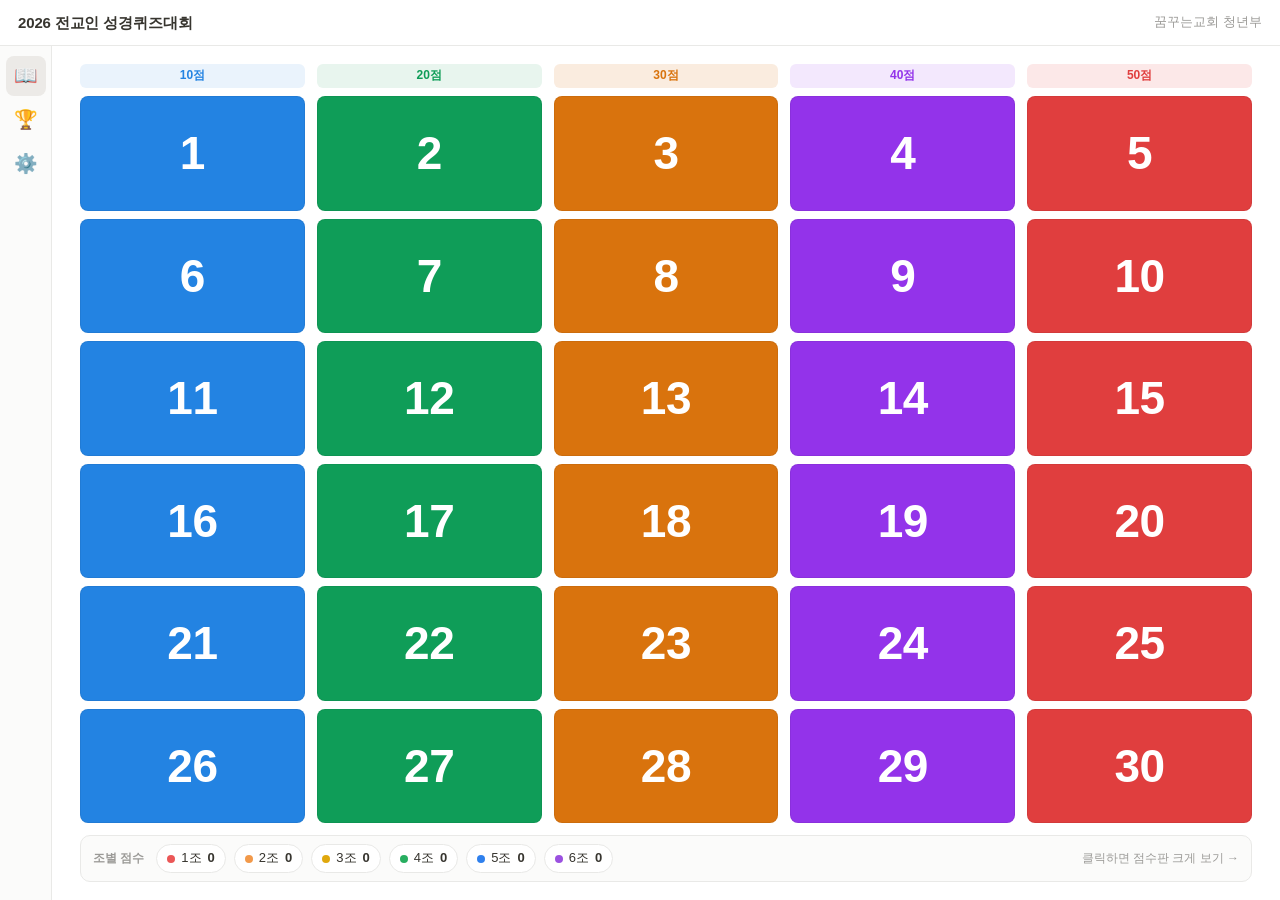
==== index.html @ 5491c36a "40-5 문두에서 잠언 23:23 인용문 삭제 Co-Authored-By: Claude Opus 5 <noreply@anthropic.com>" ====
<!doctype html>
<html lang="ko">
<head>
<meta charset="utf-8" />
<meta name="viewport" content="width=device-width, initial-scale=1" />
<title>2026 전교인 성경퀴즈대회</title>
<style>
  :root{
    --bg:#ffffff;
    --text:#37352f;
    --text-muted:#9b9a97;
    --border:#e9e9e7;
    --hover:#f5f5f4;
    --sidebar:#fbfbfa;
    --shadow:0 1px 3px rgba(15,15,15,.08), 0 3px 12px rgba(15,15,15,.06);
    --radius:8px;
    --t10:#2383e2; --t10bg:#eaf3fc;
    --t20:#0f9d58; --t20bg:#e8f5ee;
    --t30:#d9730d; --t30bg:#faecdf;
    --t40:#9333ea; --t40bg:#f3e8fd;
    --t50:#e03e3e; --t50bg:#fce8e8;
  }
  *{box-sizing:border-box}
  html,body{margin:0;padding:0;height:100%;overflow:hidden}
  body{
    font-family:"Apple SD Gothic Neo","Pretendard","Malgun Gothic",-apple-system,BlinkMacSystemFont,"Segoe UI",Roboto,sans-serif;
    color:var(--text);
    background:var(--bg);
    font-size:15px;
    line-height:1.6;
    -webkit-font-smoothing:antialiased;
    word-break:keep-all;
    overflow-wrap:break-word;
  }
  button{font-family:inherit;cursor:pointer}
  a{color:inherit}

  /* ---------- top bar ---------- */
  .topbar{
    height:46px;
    border-bottom:1px solid var(--border);
    display:flex;align-items:center;justify-content:space-between;
    padding:0 18px;
    position:sticky;top:0;background:var(--bg);z-index:50;
  }
  .topbar .left{font-weight:700;font-size:15px;letter-spacing:-.01em}
  .topbar .right{font-size:13px;color:var(--text-muted)}

  /* ---------- shell ---------- */
  .shell{display:flex;height:calc(100vh - 46px);overflow:hidden}
  .sidebar{
    width:52px;flex-shrink:0;background:var(--sidebar);
    border-right:1px solid var(--border);padding:10px 6px;
    display:flex;flex-direction:column;align-items:center;gap:4px;
  }
  .sidebar .nav-item{
    display:flex;align-items:center;justify-content:center;
    width:40px;height:40px;border-radius:8px;color:var(--text);
    text-decoration:none;font-size:19px;
  }
  .sidebar .nav-item:hover{background:var(--hover)}
  .sidebar .nav-item.active{background:#eceae7}
  .content{flex:1;min-width:0;height:100%;overflow:hidden;display:flex;flex-direction:column;padding:18px 28px;max-width:1500px;margin:0 auto;width:100%}
  .content.scrollable{overflow-y:auto;padding:26px 34px 40px;display:block}

  h1.page-title{font-size:21px;font-weight:800;letter-spacing:-.02em;margin:0 0 10px;flex-shrink:0}
  .page-sub{color:var(--text-muted);margin:0 0 12px;font-size:13px;flex-shrink:0}

  /* ---------- grid ---------- */
  .grid-cols{display:grid;grid-template-columns:repeat(5,1fr);gap:12px;flex:1;min-height:0}
  .tier-col{min-width:0;min-height:0;display:grid;grid-template-rows:24px repeat(6,1fr);gap:8px}
  .tier-head{
    font-weight:700;font-size:12px;border-radius:6px;text-align:center;
    display:flex;align-items:center;justify-content:center;
  }
  .t-10 .tier-head{background:var(--t10bg);color:var(--t10)}
  .t-20 .tier-head{background:var(--t20bg);color:var(--t20)}
  .t-30 .tier-head{background:var(--t30bg);color:var(--t30)}
  .t-40 .tier-head{background:var(--t40bg);color:var(--t40)}
  .t-50 .tier-head{background:var(--t50bg);color:var(--t50)}

  .qtile{
    border:1px solid rgba(0,0,0,.06);border-radius:var(--radius);
    padding:6px 8px;overflow:hidden;min-height:0;gap:3px;
    transition:box-shadow .12s, filter .12s, transform .05s;
    display:flex;flex-direction:column;justify-content:center;align-items:center;text-align:center;
    text-decoration:none;color:#fff;
  }
  .t-10 .qtile{background:var(--t10)}
  .t-20 .qtile{background:var(--t20)}
  .t-30 .qtile{background:var(--t30)}
  .t-40 .qtile{background:var(--t40)}
  .t-50 .qtile{background:var(--t50)}
  .qtile:hover{box-shadow:var(--shadow);filter:brightness(1.07)}
  .qtile:active{transform:translateY(1px)}
  .qtile .qnum{font-size:clamp(26px,6vh,46px);font-weight:800;line-height:1;letter-spacing:-.01em;flex-shrink:0}
  .qtile.solved{background:#fff;color:var(--text);border-color:var(--border);filter:none}
  .qtile.solved:hover{filter:none;box-shadow:var(--shadow)}
  .qtile .solvedtag{
    font-size:clamp(15px,2.6vh,22px);font-weight:800;line-height:1.25;flex-shrink:0;color:var(--text);
    max-width:100%;white-space:nowrap;overflow:hidden;text-overflow:ellipsis
  }

  /* ---------- mini scoreboard ---------- */
  .mini-wrap{flex-shrink:0;margin-top:12px}
  .mini-scoreboard{
    border:1px solid var(--border);border-radius:10px;padding:8px 12px;
    display:flex;align-items:center;gap:8px;flex-wrap:wrap;cursor:pointer;
    background:var(--sidebar);transition:box-shadow .12s,border-color .12s;
  }
  .mini-scoreboard:hover{box-shadow:var(--shadow);border-color:#d3d2ce}
  .mini-scoreboard .mlabel{font-size:12px;color:var(--text-muted);font-weight:600;margin-right:4px}
  .mchip{display:flex;align-items:center;gap:6px;font-size:13px;padding:3px 10px;border-radius:20px;background:var(--bg);border:1px solid var(--border)}
  .mchip .msc{font-weight:800}
  .mchip.lead{border-color:#f2c94c;box-shadow:0 0 0 2px #f9e9b8 inset}
  .mini-hint{margin-left:auto;font-size:12px;color:var(--text-muted)}

  /* ---------- question page ---------- */
  .qpage{flex:1;min-height:0;display:flex;flex-direction:column}
  .q-top{display:flex;align-items:center;justify-content:space-between;margin-bottom:4px;flex-shrink:0}
  .q-back{font-size:15px;font-weight:700;color:#fff;background:var(--text);text-decoration:none;padding:8px 16px;border-radius:8px;box-shadow:var(--shadow)}
  .q-back:hover{opacity:.85}
  .q-nav{display:flex;gap:6px}
  .q-nav a,.q-nav span{
    font-size:13px;padding:3px 10px;border:1px solid var(--border);border-radius:6px;text-decoration:none;color:var(--text)
  }
  .q-nav a:hover{background:var(--hover)}
  .q-nav .disabled{opacity:.4;pointer-events:none}


  .q-meta{display:flex;gap:6px;align-items:center;margin-bottom:8px;flex-wrap:wrap;flex-shrink:0}
  .q-badge{font-size:12px;font-weight:700;padding:3px 10px;border-radius:20px}
  .q-badge.tier{color:#fff}
  .q-badge.type{background:var(--hover);color:var(--text)}

  .q-main{flex:1;min-height:0;overflow:auto;display:flex;flex-direction:column;align-items:center;justify-content:safe center;padding:10px 0}
  .q-text{
    font-size:clamp(24px,3.6vw,44px);font-weight:700;line-height:1.5;white-space:pre-wrap;
    text-align:left;max-width:1050px
  }
  .q-text.long{font-size:clamp(19px,2.3vw,28px);line-height:1.55}
  .q-choices{display:block;text-align:left;margin-top:.6em}
  .q-explain{flex-shrink:0;max-height:24vh;overflow:auto;margin-top:8px;display:flex;flex-direction:column;gap:6px}
  .coop-box{
    border-left:3px solid var(--t40);background:var(--t40bg);border-radius:0 8px 8px 0;
    padding:10px 14px;font-size:13.5px;white-space:pre-wrap
  }
  .coop-box b{color:var(--t40)}
  .q-images{display:flex;flex-wrap:wrap;gap:10px;justify-content:center;margin-top:12px}
  .q-images img{max-height:34vh;max-width:100%;border:1px solid var(--border);border-radius:8px;box-shadow:var(--shadow);object-fit:contain;background:#fff}

  /* ---------- 연결형 문항 (드래그 매칭) ---------- */
  .connect-box{display:flex;flex-direction:column;align-items:center;gap:22px;width:100%}
  .connect-intro{
    font-size:clamp(19px,2.6vw,30px);font-weight:700;line-height:1.5;text-align:center;
    white-space:pre-wrap;max-width:900px
  }
  .connect-wrap{position:relative;display:flex;justify-content:space-between;gap:min(18vw,220px);width:100%;max-width:820px}
  .connect-svg{position:absolute;inset:0;width:100%;height:100%;pointer-events:none}
  .connect-col{display:flex;flex-direction:column;gap:14px;flex:1;min-width:0}
  .connect-item{
    display:flex;align-items:center;gap:10px;border:2px solid var(--border);border-radius:10px;
    padding:10px 14px;background:var(--bg);font-size:clamp(15px,1.8vw,20px);font-weight:600;
    cursor:grab;user-select:none;touch-action:none;position:relative;z-index:1;
    transition:border-color .15s,box-shadow .15s
  }
  .connect-item.selected{border-color:var(--text);box-shadow:0 0 0 2px var(--hover) inset}
  .connect-item.dragging{cursor:grabbing;border-color:var(--text)}
  .connect-item .connect-label{font-weight:800;flex-shrink:0;color:var(--text-muted)}
  .connect-item .connect-text{flex:1;min-width:0}
  .connect-dot{
    width:16px;height:16px;border-radius:50%;border:3px solid var(--text-muted);background:var(--bg);
    flex-shrink:0;transition:background .15s,border-color .15s,transform .15s
  }
  .connect-item.dragging .connect-dot{transform:scale(1.25)}
  .connect-reset{
    font-size:12px;color:var(--text-muted);background:transparent;border:1px dashed var(--border);
    border-radius:6px;padding:5px 12px
  }
  .connect-reset:hover{background:var(--hover);color:var(--text)}

  .answer-row{
    display:flex;align-items:center;justify-content:space-between;gap:16px;margin-top:10px;
    padding-top:12px;border-top:1px solid var(--border);flex-shrink:0
  }
  .reveal-btn{
    font-size:12px;color:var(--text-muted);background:transparent;border:1px dashed var(--border);
    border-radius:6px;padding:6px 12px
  }
  .reveal-btn:hover{background:var(--hover);color:var(--text)}
  .award-btn{
    font-size:15px;font-weight:700;color:#fff;background:var(--t20);border:none;border-radius:8px;
    padding:10px 20px;box-shadow:var(--shadow)
  }
  .award-btn:hover{filter:brightness(.96)}
  .award-btn.undo{background:var(--bg);color:var(--t50);border:1px solid var(--t50);box-shadow:none}

  .modal.answer-modal{width:min(640px,92vw);text-align:center}
  .answer-modal .alabel{font-size:12px;font-weight:800;color:var(--t20);letter-spacing:.08em}
  .answer-modal .atext{font-size:clamp(24px,3vw,34px);font-weight:800;margin:8px 0 16px;white-space:pre-wrap;line-height:1.45}
  .answer-modal .refs{font-size:14px;color:#555;line-height:1.7;text-align:left;background:var(--hover);border-radius:8px;padding:10px 14px}
  .answer-modal .refs div{padding:2px 0}
  .answer-modal .note{margin-top:10px;font-size:12.5px;color:var(--text-muted);white-space:pre-wrap;text-align:left}
  .answer-modal .modal-actions{justify-content:center;margin-top:16px}

  .solved-banner{
    margin-top:8px;font-size:13.5px;font-weight:700;padding:8px 14px;border-radius:8px;color:#fff;
    display:flex;align-items:center;gap:8px;flex-shrink:0
  }

  /* ---------- scoreboard page ---------- */
  .sb-list{display:flex;flex-direction:column;gap:14px;margin-top:10px}
  .sb-row{display:flex;align-items:center;gap:18px}
  .sb-rank{font-size:22px;font-weight:800;width:44px;text-align:center;color:var(--text-muted)}
  .sb-rank.r1{color:#e0a80d}.sb-rank.r2{color:#9b9a97}.sb-rank.r3{color:#c07f43}
  .sb-main{flex:1;min-width:0}
  .sb-name{font-size:17px;font-weight:700;display:flex;align-items:center;gap:8px}
  .sb-bar-track{height:20px;background:var(--hover);border-radius:20px;margin-top:6px;overflow:hidden}
  .sb-bar{height:100%;border-radius:20px;transition:width .5s ease}
  .sb-score{font-size:30px;font-weight:800;font-variant-numeric:tabular-nums;min-width:90px;text-align:right}

  /* ---------- settings ---------- */
  .set-block{border:1px solid var(--border);border-radius:12px;padding:20px 22px;margin-bottom:18px;max-width:640px}
  .set-block h3{margin:0 0 4px;font-size:16px}
  .set-block p.hint{margin:0 0 16px;font-size:13px;color:var(--text-muted)}
  .count-btns{display:flex;gap:6px;margin-bottom:18px}
  .count-btns button{border:1px solid var(--border);background:var(--bg);border-radius:6px;padding:6px 14px;font-weight:700}
  .count-btns button.on{background:var(--text);color:#fff;border-color:var(--text)}
  .team-input-row{display:flex;align-items:center;gap:10px;margin-bottom:8px}
  .team-input-row .dot{width:12px;height:12px;border-radius:50%;flex-shrink:0}
  .team-input-row input{
    flex:1;border:1px solid var(--border);border-radius:6px;padding:7px 10px;font-size:14px;font-family:inherit
  }
  .team-input-row input:focus{outline:2px solid var(--t10);outline-offset:-1px}
  .team-input-row.off{opacity:.35}
  .btn{border:1px solid var(--border);background:var(--bg);border-radius:6px;padding:8px 16px;font-weight:600;font-size:14px}
  .btn:hover{background:var(--hover)}
  .btn.primary{background:var(--text);color:#fff;border-color:var(--text)}
  .btn.danger{color:var(--t50);border-color:#f0c9c9}
  .btn.danger:hover{background:var(--t50bg)}

  /* ---------- modal ---------- */
  .modal-back{
    position:fixed;inset:0;background:rgba(15,15,15,.4);display:flex;align-items:center;justify-content:center;z-index:100
  }
  .modal{
    background:var(--bg);border-radius:14px;padding:24px;width:min(440px,92vw);box-shadow:var(--shadow)
  }
  .modal h3{margin:0 0 4px;font-size:18px}
  .modal p{margin:0 0 18px;font-size:13.5px;color:var(--text-muted)}
  .score-pick{display:flex;gap:6px;flex-wrap:wrap;margin-bottom:14px}
  .score-pick button{
    border:1px solid var(--border);background:var(--bg);border-radius:6px;padding:6px 13px;font-weight:700;font-size:13px
  }
  .score-pick button:hover{background:var(--hover)}
  .score-pick button.on{background:var(--text);color:#fff;border-color:var(--text)}
  .team-pick{display:grid;grid-template-columns:1fr 1fr;gap:8px}
  .team-pick button{
    border:1px solid var(--border);border-radius:8px;padding:12px;font-size:15px;font-weight:700;background:var(--bg);
    display:flex;align-items:center;gap:8px;justify-content:center
  }
  .team-pick button:hover{background:var(--hover)}
  .team-pick button .dot{width:12px;height:12px;border-radius:50%}
  .modal-actions{display:flex;justify-content:flex-end;gap:8px;margin-top:16px}

  /* ---------- toast ---------- */
  .toast{
    position:fixed;left:50%;bottom:30px;transform:translateX(-50%);
    background:var(--text);color:#fff;padding:10px 20px;border-radius:24px;font-size:14px;font-weight:600;
    z-index:200;box-shadow:var(--shadow);animation:toastin .2s ease
  }
  @keyframes toastin{from{opacity:0;transform:translate(-50%,10px)}}

  .kbd-hint{font-size:11px;color:var(--text-muted);flex-shrink:0;margin-top:6px;text-align:center}
  .kbd-hint kbd{
    border:1px solid var(--border);border-bottom-width:2px;border-radius:4px;padding:1px 5px;font-family:inherit;font-size:10px;background:var(--sidebar)
  }

  @media(max-width:900px){
    .content{padding:14px 14px}
    .grid-cols{grid-template-columns:repeat(3,1fr)}
    .tier-col{grid-template-rows:22px repeat(6,minmax(56px,1fr))}
  }

  @media(max-width:640px){
    html,body{height:auto;overflow:auto}
    .topbar{padding:0 12px}
    .topbar .left{font-size:14px}
    .topbar .right{font-size:11px}
    .shell{display:block;height:auto;overflow:visible;padding-bottom:calc(58px + env(safe-area-inset-bottom))}
    .sidebar{
      position:fixed;left:0;right:0;bottom:0;width:auto;z-index:60;
      flex-direction:row;justify-content:space-around;
      border-right:none;border-top:1px solid var(--border);
      padding:6px 8px calc(6px + env(safe-area-inset-bottom))
    }
    .sidebar .nav-item{width:48px;height:44px;font-size:21px}
    .content,.content.scrollable{height:auto;overflow:visible;display:block;padding:12px 10px 20px}
    .grid-cols{grid-template-columns:repeat(5,1fr);gap:5px}
    .tier-col{grid-template-rows:22px repeat(6,58px);gap:5px}
    .tier-head{font-size:11px}
    .qtile{padding:4px 2px;border-radius:6px}
    .qtile .qnum{font-size:24px}
    .qtile .solvedtag{font-size:11px;white-space:normal;line-height:1.2;word-break:keep-all}
    .mini-hint{display:none}
    .mchip{font-size:12px;padding:2px 8px}
    .qpage{display:block}
    .q-main{overflow:visible;padding:18px 0}
    .q-text{font-size:21px}
    .q-text.long{font-size:17px}
    .connect-intro{font-size:17px}
    .connect-wrap{gap:8vw}
    .connect-item{font-size:14px;padding:8px 10px;gap:6px}
    .connect-dot{width:13px;height:13px}
    .q-explain{max-height:none}
    .q-images img{max-height:none;width:100%}
    .answer-row{flex-direction:column-reverse;align-items:stretch;gap:8px}
    .award-btn{width:100%;padding:13px}
    .reveal-btn{padding:10px}
    .kbd-hint{display:none}
    .sb-row{gap:10px}
    .sb-rank{font-size:18px;width:30px}
    .sb-name{font-size:15px}
    .sb-score{font-size:22px;min-width:50px}
    .set-block{padding:16px 14px}
    .count-btns{flex-wrap:wrap}
    .modal{padding:18px}
    .answer-modal .atext{font-size:22px}
    .answer-modal .refs{max-height:40vh;overflow:auto}
    .toast{bottom:calc(76px + env(safe-area-inset-bottom));max-width:90vw;text-align:center}
  }
</style>
</head>
<body>
<div class="topbar">
  <div class="left">2026 전교인 성경퀴즈대회</div>
  <div class="right">꿈꾸는교회 청년부</div>
</div>
<div class="shell">
  <nav class="sidebar" id="sidebar"></nav>
  <main class="content" id="app"></main>
</div>
<div id="overlay"></div>
<div id="toast"></div>

<script>
/* ============================================================
   2026 성경퀴즈대회 — 점수대별(10~50점) 최종 선정 문항
   "성경퀴즈대회 문항 최종.md"에 사용자가 직접 부여한
   "문항 : 배점-n" 태그를 유일한 기준으로 재구성했습니다(2026-09-19).

   - 문제(q)·선지·정답(a)은 "성경퀴즈대회 문항 최종.md" 원문과
     완전히 동일한 문구로 작성했습니다(선지 번호가 원본에서 깨져 있던
     20-4번만 ①②③④ 표기로 정리했고, 그 외 문구는 그대로입니다).
   - 그림이 필요한 문항(10-4, 10-6, 20-6)은 img 필드에 플레이스홀더만
     넣어 두었습니다. 그림은 사용자가 직접 첨부한 뒤 다시 작업합니다.
   - 40-1은 최종.md에 태그가 없어(40-2~40-6만 존재) 사용자 확인 결과
     기존 40-1 문항(예은 탭 2번, 공통 빈칸 오답 찾기)을 그대로 유지했습니다.
   ============================================================ */
const QUESTIONS = [

  /* ---------------- 10점 ---------------- */
  { id:"10-1", tier:10, type:`OX퀴즈`,
    q:`28장 1절의 "악인은 쫓아오는 자가 없어도 도망하나 의인은 사자 같이 담대하리라"는 악인의 소심함과 꾸짖고, 의인의 용맹함을 칭찬하고 있다. (O / X)`,
    a:`X`,
    refs:[`잠언 28:1`, `해설: 악인은 소심하고, 의인은 용기롭다는 뜻이 아님. 의인은 하나님 앞에 살기 때문에 담대하다는 것을 저자는 이야기 함`],
    src:`예성 탭 4번 · 성경퀴즈대회 문항 최종.md` },

  { id:"10-2", tier:10, type:`주관식(히브리어 단어)`,
    q:`다음 단어를 히브리어로 하면 무엇인가요?\n\n① 잠언\n② 지혜롭다\n③ 맡기다`,
    a:`① 마샬 ② 호크마 ③ 갈랄`,
    refs:[`성도님들 탭 48·49번(잠언=마샬, 지혜롭다=호크마)`, `맡기다=갈랄(사용자 지정)`],
    src:`성도님들 탭 48·49번 + 사용자 지정(맡기다=갈랄) · 성경퀴즈대회 문항 최종.md` },

  { id:"10-3", tier:10, type:`4지선다`,
    q:`잠언 16장 3절("너의 행사를 여호와께 맡기라 그리하면 네가 경영하는 것이 이루리라.")에서 "맡기라"는 의미와 다른 것은?\n\n① 무거운 돌을  굴려 가면서 그 무게와 움직임을 땅에 맡기다.\n② 물살에 돌을 던져 그 움직임을 물의 흐름에 맡기다.\n③ 무거운 짐을 수레에 옮겨 싣고, 그 운반을 수레에 맡기다.\n④ 은행에 막대한 예금을 안전하게 맡기다.`,
    a:`④`,
    refs:[`잠언 16:3`, `해설: "맡기라"의 의미는 '굴리다', '옮기다', '뒹굴다', '던지다' 즉 자기포기, 자기 부인, 전적인 신뢰와 순종인데, 즉 내 손에서 하나님의 손으로 넘겨주는 주권이양.`],
    src:`예은 탭 9번 · 성경퀴즈대회 문항 최종.md` },

  { id:"10-4", tier:10, type:`주관식 그림문제`,
    q:`다음 그림이 나타내는 사람은 어떤 사람인가?`,
    img:[`(이미지 플레이스홀더 — 사용자가 첨부 후 다시 작업)`],
    a:`게으른 자`,
    refs:[`잠언 20:4, 19:24 — 반복적으로 나오는 게으른 자에 대한 설명`],
    src:`혁준 탭 32번 · 성경퀴즈대회 문항 최종.md` },

  { id:"10-5", tier:10, type:`5지선다`,
    q:`잠언 9장에서 지혜가 마련한 집 기둥의 개수는?\n\n①4개     ②5개   ③7개   ④12개 ⑤100개`,
    a:`③`,
    refs:[`잠언 9:1 "지혜가 그의 집을 짓고 일곱 기둥을 다듬고"`],
    src:`은아 탭 44번 · 성경퀴즈대회 문항 최종.md` },

  { id:"10-6", tier:10, type:`그림 선택형`,
    q:`잠언서에서 계속 반복되는 가르침에 비추어 봤을 때 어떤 행동이 솔로몬이 보았을 때 합당할 지 선택하시오`,
    img:[`(이미지 플레이스홀더 1 — 사용자가 첨부 후 다시 작업)`, `(이미지 플레이스홀더 2 — 사용자가 첨부 후 다시 작업)`],
    a:`2`,
    refs:[`잠언 23:9 "미련한 자의 귀에 말하지 말지니 이는 그가 네 지혜로운 말을 업신여길 것임이니라."`],
    src:`예성 탭 2번 · 성경퀴즈대회 문항 최종.md` },

  /* ---------------- 20점 ---------------- */
  { id:"20-1", tier:20, type:`4지선다`,
    q:`자녀가 잘못을 저질렀다. 잠언 13장의 가르침에 비추어 볼 때 자식을 사랑하는 부모의 행동은 무엇인가?\n\n① 부모의 뜻을 강요하기보다, 자녀 스스로 깨달을 때까지 기다려 준다.\n② 자녀의 잘못을 지적하지 않고 조용히 감싸 준다.\n③ 잘못에 대한 판단은 하나님께 맡기고 기도한다.\n④ 지체하지 말고 훈계하며 잘못을 고치도록 돕는다.`,
    a:`④ 지체하지 말고 훈계하며 잘못을 고치도록 돕는다.`,
    refs:[`잠언 13장`],
    src:`예은 탭 1번 · 성경퀴즈대회 문항 최종.md` },

  { id:"20-2", tier:20, type:`5지선다`,
    q:`잠언에 나오는 '면류관'에 대한 내용 중 아닌 것은?\n\n① 영화의 면류관② 생명의 면류관③ 지식의 면류관④ 노인의 면류관⑤ 지아비의 면류관`,
    a:`② 생명의 면류관 (잠언에는 없고 야고보서 1:12, 요한계시록 2:10 등에 나옴)`,
    refs:[`16:31 영화의 면류관`, `17:6 노인의 면류관`, `14:18 지식의 면류관`, `12:4 지아비의 면류관`],
    src:`예은 탭 8번 · 성경퀴즈대회 문항 최종.md` },

  { id:"20-3", tier:20, type:`5지선다(빈칸 채우기)`,
    q:`"정녕히 재물은 스스로 날개를 내어 하늘을 나는 (      )처럼 날아가리라"(23:5)에서 저자가 왜 하필 이 대상에 빗대었는지 생각할 때, 빈칸에 들어갈 말로 가장 알맞은 것은?\n\n①비둘기          ②참새             ③독수리          ④닭                ⑤메추라기`,
    a:`③독수리`,
    refs:[`잠언 23:5`, `해설: 그림 퀴즈로 재미있게 접근하면 어떨까...?`],
    src:`혁준 탭 40번 · 성경퀴즈대회 문항 최종.md` },

  { id:"20-4", tier:20, type:`상황 판단형(4지선다)`,
    q:`다음 상황에 대한 설명으로 옳은 것은?\n[어떤 사람이 굶주려 배를 채우려고 도둑질을 했다. 이 사람이 들키면 어떤 일이 일어나는가?]\n\n① 불쌍하니 사람들에게 용서받는다\n② 훔친 것의 두 배를 갚아야 한다.\n③ 칠 배를 갚고, 자기 집의 것을 다 내줄 수도 있다.\n④ 다시는 도둑질하지 않겠다고 약속하면 벌을 면한다.`,
    a:`③ 칠 배를 갚고, 자기 집의 것을 다 내줄 수도 있다.`,
    refs:[`잠언 6:30-31`],
    src:`민주 탭 31번 · 성경퀴즈대회 문항 최종.md (선지 번호만 ①②③④로 정리, 문구는 원문 그대로)` },

  { id:"20-5", tier:20, type:`4지선다`,
    q:`잠언 16장 1절의 "마음의 경영은 사람에게 있어도 말의 응답은 여호와께로부터 나오느니라"는 말씀에 대한 이해로 옳지 않은 것을 고르시오.\n\n①"마음의 경영"은 자신의 내면을 바르게 정돈하고 삶의 우선순위를 세워 계획하는 것을 의미한다.\n② 사람은 자신의 생각으로 계획을 세우기보다 하나님께서 모든 것을 이루어 가시도록 온전히 맡기고 하나님의 뜻을 기다리는 것이 중요하다.\n③ '말의 응답'은 하나님께서 정하신 때와 방법으로 응답하심을 신뢰하며 기다리는 신앙과 관련된다.\n④ "말의 응답"은 인간의 노력에 대한 하나님의 결정적인 개입을 나타내며, 그 결과가 하나님의 주권과 섭리 안에 있음을 뜻한다.`,
    a:`②`,
    refs:[`잠언 16:1`, `해설: 1절 말씀의 의미는 하나님은 우리에게 내 마음의 경영권을 나에게 위탁하셨다. (자유의지를 주셨다) 위탁하신 하나님의 기대는, 스스로 선택하되, 하나님을 선택하는 쪽으로향하길 원하신다. 그리고 하나님을 선택했다면 기도해야한다. 내 경영권이 바로 위탁될 수 있도록. 인간의 계획이 아무리 완벽할지라도 하나님이 만져주실 때 완성될 수 있다.`],
    src:`예은 탭 6번 · 성경퀴즈대회 문항 최종.md` },

  { id:"20-6", tier:20, type:`상황 판단형(그림)`,
    q:`다음은 잠언을 읽은 갑, 을, 병의 대화이다. 갑, 을, 병 중 잠언을 잘 이해한 사람은?`,
    img:[`(이미지 플레이스홀더 — 사용자가 첨부 후 다시 작업)`],
    a:`병`,
    refs:[`갑: 미련한 자는 당장 분노를 나타내거니와 슬기로운 자는 수욕을 참느니라 (16절)`,
          `을: 성경은 진실을 말할 것을 원칙으로 가르칩니다. (5절, 17절, 19절, 20절) — 십계명 "네 이웃에 대하여 거짓 증거하지 말라"(출20:16), 잠언 "거짓 입술은 여호와께 미움을 받아도 진실하게 행하는 자는 그의 기뻐하심을 받느니라"(잠12:22), "거짓말쟁이는 벌을 면하지 못할 것이요 거짓을 말하는 자도 망할 것이라"(잠19:5)`,
          `병: 미련한 자는 자기 행위를 바른 줄로 여기나 지혜로운 자는 권고를 듣느니라 (15절)`],
    src:`은아 탭 47번 · 성경퀴즈대회 문항 최종.md` },

  /* ---------------- 30점 ---------------- */
  { id:"30-1", tier:30, type:`5지선다`,
    q:`잠언에서 '생명의 샘'이라고 표현된 것이 아닌 것은 무엇일까요?\n\n① 지혜 있는 자의 교훈② 여호와를 경외하는 것③ 의인의 입④ 명철⑤ 의인의 열매`,
    a:`⑤ 의인의 열매는 생명나무라`,
    refs:[`지혜 있는 자의 교훈 → 13:14`, `여호와를 경외하는 것 → 14:27`, `의인의 입 → 10:11`, `명철 → 16:22`, `의인의 열매 → 11:30 "의인의 열매는 생명나무라" → 생명의 샘이 아님`],
    src:`예은 탭 3번 · 성경퀴즈대회 문항 최종.md` },

  { id:"30-2", tier:30, type:`4지선다`,
    q:`잠언 15장의 말씀에 비추어 볼 때, 부적절 한 삶의 모습에 해당하지 않는 것은?\n\n① 재물을 많이 소유한 것② 자신의 감정을 즉시 표현하는 것③ 준비될 때까지 행동을 미루는 것④ 다른 사람의 의견보다 자신의 판단을 우선하는 것`,
    a:`1`,
    refs:[`가산이 적어도 여호와를 경외하는 것이 크게 부하고 (15:16)`,
          `1. 재물을 사랑하는 마음이 해로운 것임. 가산이 적은 게 잘하는 것도 아니고, 재물이 많은 게 죄라는 것도 아님. 그러나 재물은 인생을 번뇌케한다.`,
          `2. 분을 쉽게내는 것     3. 게으름         4. 독단적인 사고`],
    src:`예은 탭 5번 · 성경퀴즈대회 문항 최종.md` },

  { id:"30-3", tier:30, type:`5지선다`,
    q:`잠언 25장 3절(하늘의 높음과 땅의 깊음 같이 왕의 마음은 헤아릴 수 없느니라)와 이사야 43장 18~19절(너희는 이전 일을 기억하지 말며…보라 내가 새 일을 행하리니)의 공통점으로 알맞은 것은?\n\n① 인간의 어리석음을 꾸짖고 있다② 하나님은 보이지 않아도 일하신다③ 왕의 변덕스러움과 대비되는 하나님의 전지전능하심을 나타낸다④ 사람이 현재의 상황만으로 앞으로 일어날 일을 판단해서는 안 된다고 말한다.\n⑤ 인간이 이해할 수 없는 모든 일은 하나님의 뜻으로 받아들여야 한다고 가르친다.`,
    a:`②`,
    refs:[`잠언 25장 3절`, `이사야 43장 18~19절`, `해설: 두 구절 모두 우리가 인지하지 못해도 살아서 일하고 계시는 하나님에 대해 이야기 하고 있으며, 따라서 우린 그분의 일하심을 의심하지 말 것을 권면한다.`],
    src:`예성 탭 1번 · 성경퀴즈대회 문항 최종.md` },

  { id:"30-4", tier:30, type:`객관식(정답 2개)`,
    q:`26장 1~16절은 우리가 인생에서 멀리해야 하는 인물에 대해 가르치고 있습니다.\n이때 우리가 멀리해야 하는 사람의 특징으로 잘못된 것은? (정답 2개)\n\n① 미련한 자는 능력이 부족하여 영예를 얻기에 합당하지 않다(잠 26:1)\n② 미련한 자는 귀가 좋지 않아 남의 말을 잘 듣지 못 한다③ 미련한 자와 스스로를 지혜롭게 여기는 사람은 똑같이 해롭다 (26:12)\n④ 게으른 자는 나태하여 문제 발생시 원인을 찾는 것조차 귀찮아 한다(26:13)\n⑤ 게으른 자는 스스로를 지혜롭게 여기는 사람이다.(잠 26:16)\n⑥ 사람은 악하여 분란 일으키는 사람을 쫓아내도 또 다른 이가 등장한다(잠 26:20)\n⑦ 마음이 악한 사람은 겉으로도 그 악함이 드러난다(잠 26:23~25)\n⑧ 악한 사람은 자신의 악함으로 인해 결국 패망한다. (잠 26:27~28)`,
    a:`⑤, ⑧`,
    refs:[`잠언 26장 16절`],
    src:`예성 탭 3번 · 성경퀴즈대회 문항 최종.md` },

  { id:"30-5", tier:30, type:`순서 배열형`,
    q:`다음 구절을 올바른 순서로 배열하시오.\n\nㄱ. 너는 범사에 그를 인정하라\nㄴ. 네 명철을 의지하지 말라\nㄷ. 그리하면 네 길을 지도하시리라\nㄹ. 너는 마음을 다하여 여호와를 신뢰하고`,
    a:`ㄹ-ㄴ-ㄱ-ㄷ (3:5~6)`,
    refs:[`잠언 3:5-6`],
    src:`민주 탭 27번 · 성경퀴즈대회 문항 최종.md` },

  { id:"30-6", tier:30, type:`초성 퀴즈`,
    q:`초성을 이용하여 잠언 8장 17절 말씀을 완성하세요.(단, 한 글자도 틀리지 않아야 인정)\n\n"ㄴㄹ ㅅㄹㅎㄴ ㅈㄷㅇ ㄴㅇ ㅅㄹㅇ ㅇㅇㅁ ㄴㄹ ㄱㅈㅎ ㅊㄴ ㅈㄱ ㄴㄹ ㅁㄴ ㄱㅇㄴㄹ"`,
    a:`나를 사랑하는 자들이 나의 사랑을 입으며, 나를 간절히 찾는 자가 나를 만날 것이니라`,
    refs:[`잠언 8:17`],
    src:`은아 탭 43번 · 성경퀴즈대회 문항 최종.md` },

  /* ---------------- 40점 ---------------- */
  { id:"40-1", tier:40, type:`빈칸 채우기(공통 오답 찾기)`,
    q:`다음 잠언 말씀의 빈칸에 들어가는 말이 나머지와 다른 것은?\n\n① 입을 지키는 자는 자기의 (   )을/를 보전하나 입술을 크게 벌리는 자에게는 멸망이 오느니라 (13:3)\n② 여호와를 경외하는 자에게는 견고한 의뢰가 있나니 그 자녀들에게 (   )가/이 있으리라 (14:26)\n③ (   )의 경계를 듣는 귀는 지혜로운 자 가운데에 있느니라 (15:31)\n④ 왕의 희색은 (   )을/를 뜻하나니 그의 은택이 늦은 비를 내리는 구름과 같으니라 (16:15)\n⑤ 지혜있는 자의 교훈은 (   )의 샘이니 사망의 그물에서 벗어나게 하느니라 (13:14)`,
    a:`② -피난처 (①③④⑤는 모두 "생명", ②만 "생명"이 아님)`,
    refs:[`13:3`, `14:26`, `15:31`, `16:15`, `13:14`],
    src:`예은 탭 2번 · 최종.md에 40-1 태그가 없어 사용자 확인 후 기존 문항 유지(2026-09-19)` },

  { id:"40-2", tier:40, type:`연결형(4쌍)`,
    q:`잠언 13,14장에서 묘사하고 있는 의인과 해당되는 행동을 바르게 연결하세요\n\n㉠ 지혜로운 자             ⓐ 자기 생명을 보전함\n㉡ 입을 지키는 자         ⓑ 아비의 훈계를 받아들임\n㉢ 슬기로운 자             ⓒ 지식으로 면류관을 삼음\n㉣ 정직하게 행하는 자    ⓓ 여호와를 경외함`,
    a:`ㄱ-b       ㄴ-a      ㄷ-c      ㄹ-d`,
    coop:`순차적으로 나와 줄 긋기(원본 운영 메모).`,
    refs:[`잠언 13-14장`],
    src:`예은 탭 4번 · 성경퀴즈대회 문항 최종.md` },

  { id:"40-3", tier:40, type:`연결형(4쌍)`,
    q:`다음 중 잠언 24~28절은 이것이 부족하나 지혜로운 동물 4종에 대해 말하고 있습니다.\n이때 각 동물별로 부족한 것을 옳게 연결하면?\n\n① 왕                             ⓐ 개미② 힘                              ⓑ 사반③ 날개                           ⓒ 메뚜기④ 지혜                           ⓓ 도마뱀`,
    a:`① - ⓐ               ② - ⓑ             ③ - ⓒ             ④ - ⓓ`,
    refs:[`잠언 30:24-28`],
    src:`예성 탭 5번 · 성경퀴즈대회 문항 최종.md` },

  { id:"40-4", tier:40, type:`연결형(4쌍)`,
    q:`잠언 19장에 나오는 인물(행동)과 그에 따른 결과를 알맞게 연결하시오.\n\n① 노하기를 더디 하는 자 — ⓐ 자기의 슬기와 영광이 됨(19:11)\n② 거짓 증인 — ⓑ 벌을 면하지 못함(19:5, 19:9)\n③ 권고를 듣고 훈계를 받는 자 — ⓒ 지혜롭게 됨(19:20)\n④ 부모를 구박·쫓아내는 자식 — ⓓ 부끄러움과 능욕을 부름(19:26)`,
    a:`①-ⓐ,②-ⓑ,③-ⓒ,④-ⓓ`,
    refs:[`19:5`, `19:9`, `19:11`, `19:16`, `19:26`, `해설: 19장 전반에 흩어진 '행동-결과' 짝을 정확히 매칭할 수 있는지 확인.`],
    src:`혁준 탭 33번 · 성경퀴즈대회 문항 최종.md` },

  { id:"40-5", tier:40, type:`릴레이 단답(4가지, 팀 협동)`,
    q:`잠언 23장 23절 말씀에는 사되, 팔지는 말아야 하는 네 가지를 말합니다.\n네 가지를 차례대로 말하시오.`,
    a:`①진리/지혜/훈계/명철`,
    coop:`네 명이서 차례대로 네 가지 다 말해야 점수 주는 문항으로 구성. 배점: 40점, 문항 중 맞춘 갯수대로 10~40점 부여.`,
    refs:[`잠언 23:23`, `해설: 진리·지혜·훈계·명철을 값을 치르고서라도 지켜야 할 것으로 아는지 확인`],
    src:`혁준 탭 38번 · 성경퀴즈대회 문항 최종.md` },

  { id:"40-6", tier:40, type:`주관식`,
    q:`<질문>\n말씀에서 '이것'이 가리키는 것은 무엇일까요?\n<말씀>\n·'이것'을 네 손가락에 매며 '이것'을 네 마음판에 새기라\n·그리하면 '이것'이 너를 지켜서 음녀에게, 말로 호리는 이방 여인에게 빠지지 않게 하리라`,
    a:`계명`,
    refs:[`1절 내 아들아 내 말을 지키며 내 계명을 간직하라`,
          `2절 내 계명을 지켜 살며 내 법을 네 눈동자처럼 지키라`,
          `3절 이것을 네 손가락에 매며 이것을 네 마음판에 새기라`,
          `4절 지혜에게 너는 내 누이라 하며 명철에게 너는 내 친족이라 하라`,
          `5절 그리하면 이것이 너를 지켜서 음녀에게, 말로 호리는 이방 여인에게 빠지지 않게 하리라`],
    src:`은아 탭 42번 · 성경퀴즈대회 문항 최종.md` },

  /* ---------------- 50점 ---------------- */
  { id:"50-1", tier:50, type:`서술형(3가지 나열)`,
    q:`여호와를 경외하는 것은 생명의 샘이니 사망의 그물에서 벗어나게 하느니라. 경외한다의 의미를 말하세요 (총 3가지)`,
    a:`하나님을 하나님으로 인정해드린다.\n하나님을 하나님으로 존중한다.\n하나님의 말씀대로 순종한다.`,
    refs:[`잠언 14:27`],
    src:`예은 탭 4번(주관식) · 성경퀴즈대회 문항 최종.md` },

  { id:"50-2", tier:50, type:`5지선다`,
    q:`잠언을 읽고 성경을 이해한 것 중 옳지 않은 것은?\n\n① 예수님께서 "부자가 천국에 들어가는 것은 낙타가 바늘귀로 들어가는 것보다 어렵다"고 하신 말씀은, 부자가 재물로 인해 교만해지기 쉽기 때문이라 이해할 수 있다.\n② 아간의 죄로 이스라엘이 아이성 점령에 실패한 것은 악인 한 사람으로 공동체가 패망할 수 있음을 보여준다.\n③ "나는 비천에 처할 줄도 알고 풍부에 처할 줄도 안다"는 바울의 고백과, 가난과 부를 언급한 아굴의 생각은 일치한다.\n④ 형제들이 요셉을 팔아버린 사건은 시기심이 자신과 가정을 병들게 함을 보여준다.\n⑤ 하만이 모르드개를 죽이려다 자신이 세운 나무에 매달려 죽은 사건은 악을 꾀하는 자가 스스로 화를 자초함을 보여준다.`,
    a:`③`,
    refs:[`아굴은 환경의 변화로 인해 하나님을 잃을까 걱정한 것이고, 바울은 환경의 변화 속에서도 하나님을 향한 마음이 변하지 않는다는 의미임으로 일치한다고 보긴 힘들다`,
          `④ "평온한 마음은 육신의 생명이나 시기는 뼈를 썩게 하느니라"(잠언 14:30)`,
          `⑤ "함정을 파는 자는 그것에 빠질 것이요 돌을 굴리는 자는 도리어 그것에 치이리라"(잠언 26:27)`],
    src:`예성 탭 6번 · 성경퀴즈대회 문항 최종.md` },

  { id:"50-3", tier:50, type:`릴레이 OX(5문항, 팀 협동)`,
    q:`잠언 24장 17~18절("네 원수가 넘어질 때에 즐거워하지 말며... 여호와께서... 그의 진노를 그에게서 옮기실까 두려우니라")의 가르침에 비추어 옳게 행동했으면 O 잘못 행동했으면 X 릴레이 OX 퀴즈\n\n① 자신을 죽이려 한 원수 사울 왕의 전사 소식을 들은 다윗 (O, 애통해하며 금식함)\n② 니느웨에서 회개하라 전한 뒤 니느웨를 바라보는 요나 (X, 멸망하기를 바라다 혼남)\n③ 자신을 노예로 팔았던 형들을 다시 마주한 요셉 (O, 용서하며 위로함)\n④ 하루아침에 모든 소유를 잃고 친구들에게도 죄인 취급 받은 욥 (O, 입술로 범죄하지 않음을 고백함)\n⑤ 형제 국가인 남유다가 멸망하여 포로로 끌려가는 것을 바라보는 에돔 족속(X, 오바댜, 유다의 몰락을 기뻐하다 심판을 받음)`,
    a:`① O  ② X  ③ O  ④ O  ⑤ X (원본 선지에 표기)`,
    coop:`배점: 최대 50점(맞춘 만큼 점수를 주는 방식 고려, 원본 운영 메모).`,
    refs:[`잠언 24:17-18`],
    src:`혁준 탭 41번 · 성경퀴즈대회 문항 최종.md` },

  { id:"50-4", tier:50, type:`(문제 형식 추후 확정)`,
    q:`잠언과 속담 대응 퀴즈 — 문제 형식은 추후 직접 지정 예정. 우선 제목과 대응 쌍 목록만 자리 잡아 둠.`,
    a:`(추후 확정)`,
    refs:[`22:6 · 마땅히 행할 길을 아이에게 가르치라 그리하면 늙어도 그것을 떠나지 아니하리라 → 세 살 버릇 여든까지 간다`,
          `11:2 · 교만이 오면 욕도 따라오거니와 겸손한 자에게는 지혜가 있느니라 → 벼는 익을수록 고개를 숙인다`,
          `15:1 · 유순한 대답은 분노를 쉬게 하여도 과격한 말은 노를 격동하느니라 → 가는 말이 고와야 오는 말이 곱다`,
          `11:13 · 두루 다니며 한담하는 자는 남의 비밀을 누설하나 마음이 신실한 자는 그런 것을 숨기느니라 → 낮말은 새가 듣고 밤말은 쥐가 듣는다`,
          `26:27 · 함정을 파는 자는 그것에 빠질 것이요 돌을 굴리는 자는 도리어 그것에 치이리라 → 제 꾀에 제가 넘어간다`],
    src:`혁준 탭 · 잠언과 속담 대응 퀴즈(5쌍) · 성경퀴즈대회 문항 최종.md (배점: 최대 50점 배점 가능, 원본 운영 메모)` },

  { id:"50-5", tier:50, type:`협동 문제(4구절 빈칸)`,
    q:`다음은 잠언의 유명한 구절들입니다.\n조에서 한 사람씩 빈칸에 들어갈 답을 말해서 모두 맞히면 성공입니다!\n\nㄱ. 너의 (   )를 여호와께 맡기라 그리하면 네가 (   )하는 것이 이루어지리라(잠16:3)\nㄴ. 모든 지킬 만한 것 중에 더욱 네 (   )을 지키라 (   )이 이에서 남이니라 (잠4:23)\nㄷ. 사람의 행위가 (   )에는 모두 정직하여도 여호와는 마음을 (   )하시느니라 (잠21:2)\nㄹ. (   )하는 것이 지식의 근본이거늘 미련한 자는 지혜와 훈계를 멸시하느니라 (잠1:7)`,
    a:`ㄱ. 각각 행사와 경영   ㄴ. 마음, 생명의 근원   ㄷ. 자기 보기, 감찰   ㄹ. 여호와를 경외`,
    coop:`조별로 한 사람씩 나와 빈칸을 채우는 릴레이 협동 문제.`,
    refs:[`잠16:3`, `잠4:23`, `잠21:2`, `잠1:7`],
    src:`예은 탭 11번 · 성경퀴즈대회 문항 최종.md` },

  { id:"50-6", tier:50, type:`빈칸 채우기`,
    q:`잠언 6장 16~17절에서 여호와께서 미워하시는 것에 해당하는 말을 각 부위에서 하나씩 고르시오\n\n(선택지 예시) 교만한 눈 / 교활한 눈,  질투하는 혀 / 거짓된 혀,  무죄한 자의 피를 흘리는 손 / 무죄한 자의 목숨을 위협하는 손,  악으로 달려가는 발 / 죄로 달려가는 발`,
    a:`교만한 눈, 거짓된 혀, 무죄한 자의 피를 흘리는 손, 악으로 달려가는 발`,
    refs:[`잠언 6:16-19`],
    src:`민주 탭 29번 · 성경퀴즈대회 문항 최종.md (정답 확정됨, 2026-09-19)` },

];



const QMAP = {};
QUESTIONS.forEach(q => QMAP[q.id] = q);
const TIERS = [10,20,30,40,50];
const TEAM_COLORS = ["#eb5757","#f2994a","#e0a80d","#27ae60","#2f80ed","#9b51e0"];

/* ============================================================
   상태 (localStorage)
   ============================================================ */
const LS_KEY = "bq2026";
const DEFAULT_STATE = {
  names: ["1조","2조","3조","4조","5조","6조"],
  teamCount: 6,
  solved: {}   // { "10-1": {team: 0} }
};
let state = loadState();

function loadState(){
  try{
    const raw = JSON.parse(localStorage.getItem(LS_KEY));
    if(!raw) return structuredClone(DEFAULT_STATE);
    return {
      names: Array.isArray(raw.names) && raw.names.length===6 ? raw.names : structuredClone(DEFAULT_STATE.names),
      teamCount: [2,3,4,5,6].includes(raw.teamCount) ? raw.teamCount : 6,
      solved: raw.solved && typeof raw.solved==="object" ? raw.solved : {}
    };
  }catch(e){ return structuredClone(DEFAULT_STATE); }
}
function saveState(){ localStorage.setItem(LS_KEY, JSON.stringify(state)); }

function teamScores(){
  const s = new Array(state.teamCount).fill(0);
  for(const [qid,rec] of Object.entries(state.solved)){
    const q = QMAP[qid];
    if(q && rec && rec.team < state.teamCount) s[rec.team] += (rec.score ?? q.tier);
  }
  return s;
}

/* ============================================================
   라우팅
   ============================================================ */
function parseHash(){
  const h = location.hash.replace(/^#\/?/, "");
  const parts = h.split("/").filter(Boolean);
  if(parts[0] === "q" && parts[1]) return { name:"question", id:decodeURIComponent(parts[1]) };
  if(parts[0] === "scoreboard") return { name:"scoreboard" };
  if(parts[0] === "settings") return { name:"settings" };
  return { name:"grid" };
}
window.addEventListener("hashchange", render);
window.addEventListener("DOMContentLoaded", render);

function render(){
  document.onkeydown = null;
  closeModal();
  const route = parseHash();
  renderSidebar(route);
  const app = document.getElementById("app");
  app.className = "content" + ((route.name === "scoreboard" || route.name === "settings") ? " scrollable" : "");
  if(route.name === "question"){
    if(!QMAP[route.id]){ location.hash = "#/"; return; }
    app.innerHTML = viewQuestion(QMAP[route.id]);
    initQuestion(QMAP[route.id]);
  } else if(route.name === "scoreboard"){
    app.innerHTML = viewScoreboard();
  } else if(route.name === "settings"){
    app.innerHTML = viewSettings();
    initSettings();
  } else {
    app.innerHTML = viewGrid();
    initGrid();
  }
  window.scrollTo(0,0);
}

function renderSidebar(route){
  const items = [
    { hash:"#/", icon:"📖", label:"문항 그리드", on: route.name==="grid"||route.name==="question" },
    { hash:"#/scoreboard", icon:"🏆", label:"점수판", on: route.name==="scoreboard" },
    { hash:"#/settings", icon:"⚙️", label:"설정 · 조 편성", on: route.name==="settings" },
  ];
  document.getElementById("sidebar").innerHTML =
    items.map(i => `<a class="nav-item ${i.on?"active":""}" href="${i.hash}" title="${i.label}">${i.icon}</a>`).join("");
}

/* ============================================================
   그리드 화면
   ============================================================ */
function viewGrid(){
  const scores = teamScores();
  const cols = TIERS.map((tier, ti) => {
    const qs = QUESTIONS.filter(q => q.tier === tier);
    const tiles = qs.map((q, r) => {
      const num = r * 5 + ti + 1;
      const rec = state.solved[q.id];
      if(rec && rec.team < state.teamCount){
        return `<a class="qtile solved" href="#/q/${q.id}">
          <span class="solvedtag">✓ ${esc(state.names[rec.team])} +${rec.score ?? q.tier}</span>
        </a>`;
      }
      return `<a class="qtile" href="#/q/${q.id}">
        <div class="qnum">${num}</div>
      </a>`;
    }).join("");
    return `<div class="tier-col t-${tier}">
      <div class="tier-head">${tier}점</div>
      ${tiles}
    </div>`;
  }).join("");

  const lead = Math.max(...scores);
  const chips = state.names.slice(0, state.teamCount).map((n,i) =>
    `<span class="mchip ${scores[i]===lead && lead>0 ? "lead":""}">
      <span class="dot" style="width:8px;height:8px;border-radius:50%;background:${TEAM_COLORS[i]}"></span>
      ${esc(n)} <span class="msc">${scores[i]}</span>
    </span>`).join("");

  return `
    <div class="grid-cols">${cols}</div>
    <div class="mini-wrap">
      <div class="mini-scoreboard" id="miniSb">
        <span class="mlabel">조별 점수</span>
        ${chips}
        <span class="mini-hint">클릭하면 점수판 크게 보기 →</span>
      </div>
    </div>
  `;
}
function initGrid(){
  const m = document.getElementById("miniSb");
  if(m) m.addEventListener("click", () => location.hash = "#/scoreboard");
}

/* ============================================================
   문항 화면
   ============================================================ */
function viewQuestion(q){
  const idx = QUESTIONS.findIndex(x => x.id === q.id);
  const prev = idx > 0 ? QUESTIONS[idx-1] : null;
  const next = idx < QUESTIONS.length-1 ? QUESTIONS[idx+1] : null;
  const rec = state.solved[q.id];
  const tierColor = `var(--t${q.tier})`;

  const coop = q.coop ? `<div class="coop-box"><b>협동 방식</b>\n${esc(q.coop)}</div>` : "";
  const imagesHtml = (q.img && q.img.length)
    ? `<div class="q-images">${q.img.map((src, i) => `<img src="${encodeURI(src)}" alt="${esc(q.id)} 그림 ${i+1}">`).join("")}</div>`
    : "";

  const connectParsed = (q.type && q.type.includes("연결형")) ? parseConnectQ(q.q) : null;
  const isConnect = !!(connectParsed && connectParsed.left && connectParsed.right);

  let solvedBanner = "";
  if(rec && rec.team < state.teamCount){
    solvedBanner = `<div class="solved-banner" style="background:${TEAM_COLORS[rec.team]}">
      ✓ ${esc(state.names[rec.team])} 정답 처리됨 (+${rec.score ?? q.tier}점)
    </div>`;
  }

  const awardBtn = (rec && rec.team < state.teamCount)
    ? `<button class="award-btn undo" id="awardBtn">정답 처리 취소 / 변경</button>`
    : `<button class="award-btn" id="awardBtn" style="background:${tierColor}">정답 처리 · 점수 부여</button>`;

  return `
    <div class="qpage">
      <div class="q-top">
        <a class="q-back" href="#/">← 문항 선택으로</a>
        <div class="q-nav">
          ${prev ? `<a href="#/q/${prev.id}">← ${prev.id}</a>` : `<span class="disabled">← 이전</span>`}
          ${next ? `<a href="#/q/${next.id}">${next.id} →</a>` : `<span class="disabled">다음 →</span>`}
        </div>
      </div>

      <div class="q-meta">
        <span class="q-badge tier" style="background:${tierColor}">${q.tier}점</span>
        <span class="q-badge type">${esc(q.type)}</span>
        <span class="q-badge type" style="background:transparent;color:var(--text-muted)">문항 ${q.id}</span>
      </div>

      <div class="q-main">
        ${isConnect ? renderConnectUI(connectParsed) : `<div class="q-text${q.q.length > 110 ? " long" : ""}">${renderQBlock(q.q)}</div>`}
        ${imagesHtml}
      </div>

      ${coop ? `<div class="q-explain">${coop}</div>` : ""}
      ${solvedBanner}
      <div class="answer-row">
        <button class="reveal-btn" id="revealBtn">🔒 정답 보기</button>
        ${awardBtn}
      </div>
      <div class="kbd-hint">
        <kbd>A</kbd> 정답 · <kbd>←</kbd> <kbd>→</kbd> 문항 이동
      </div>
    </div>
  `;
}

function initQuestion(q){
  window.onresize = null;
  if(q.type && q.type.includes("연결형")){
    const parsed = parseConnectQ(q.q);
    if(parsed.left && parsed.right) initConnectUI(parsed);
  }

  /* ---- 정답 공개 (중앙 팝업, DOM에 미리 넣지 않음) ---- */
  const revealBtn = document.getElementById("revealBtn");
  revealBtn.addEventListener("click", () => {
    if(document.querySelector(".answer-modal")) closeModal();
    else openAnswerModal(q);
  });

  /* ---- 점수 부여 ---- */
  document.getElementById("awardBtn").addEventListener("click", () => openAwardModal(q));

  /* ---- 단축키 ---- */
  document.onkeydown = (e) => {
    if(e.target.tagName === "INPUT" || e.target.tagName === "TEXTAREA") return;
    if(e.key === "a" || e.key === "A"){ revealBtn.click(); }
    else if(e.key === "Escape"){ closeModal(); }
    else if(e.key === "ArrowLeft"){ const i = QUESTIONS.findIndex(x=>x.id===q.id); if(i>0) location.hash = "#/q/"+QUESTIONS[i-1].id; }
    else if(e.key === "ArrowRight"){ const i = QUESTIONS.findIndex(x=>x.id===q.id); if(i<QUESTIONS.length-1) location.hash = "#/q/"+QUESTIONS[i+1].id; }
  };
}

/* ============================================================
   연결형 문항 — 드래그/터치로 선 잇기
   ============================================================ */
const CONNECT_COLORS = ["#2383e2","#0f9d58","#d9730d","#9333ea","#e03e3e","#0d9488","#c2185b"];

// q.q 텍스트에서 마지막 블록이 ①②③④... 선지 목록이면 좌측정렬 블록으로 분리
function renderQBlock(text){
  const blocks = String(text).split(/\n\n+/);
  const last = blocks[blocks.length-1];
  const lines = last.split("\n").filter(l => l.trim());
  if(blocks.length > 1 && lines.length && lines.every(l => /^[①-⑩]/.test(l))){
    const intro = blocks.slice(0,-1).join("\n\n");
    return `${esc(intro)}<div class="q-choices">${esc(lines.join("\n"))}</div>`;
  }
  return esc(text);
}

// q.q 텍스트를 "설명 / ①②③④... / ㄱㄴㄷㄹ..." 세 블록으로 분리
function parseConnectQ(text){
  const blocks = String(text).split(/\n\n+/);
  let introParts = [], left = null, right = null;
  blocks.forEach(block => {
    const lines = block.split("\n").filter(l => l.trim());
    if(!lines.length) return;
    if(lines.every(l => /^[①-⑩]/.test(l))){
      left = lines.map(l => {
        const m = l.match(/^([①-⑩])\s*(.*)$/);
        return m ? { key:m[1], text:m[2] } : { key:l[0], text:l.slice(1).trim() };
      });
    } else if(lines.every(l => /^[ㄱ-ㅎ]\s*[.)]/.test(l))){
      right = lines.map(l => {
        const m = l.match(/^([ㄱ-ㅎ])\s*[.)]\s*(.*)$/);
        return m ? { key:m[1], text:m[2] } : { key:l[0], text:l.slice(1).trim() };
      });
    } else {
      introParts.push(block);
    }
  });
  return { intro: introParts.join("\n\n"), left, right };
}

function renderConnectUI(parsed){
  const leftHtml = parsed.left.map(it => `
    <div class="connect-item" data-side="left" data-key="${esc(it.key)}">
      <span class="connect-label">${esc(it.key)}</span>
      <span class="connect-text">${esc(it.text)}</span>
      <span class="connect-dot" data-side="left" data-key="${esc(it.key)}"></span>
    </div>`).join("");
  const rightHtml = parsed.right.map(it => `
    <div class="connect-item" data-side="right" data-key="${esc(it.key)}">
      <span class="connect-dot" data-side="right" data-key="${esc(it.key)}"></span>
      <span class="connect-label">${esc(it.key)}</span>
      <span class="connect-text">${esc(it.text)}</span>
    </div>`).join("");
  return `
    <div class="connect-box">
      ${parsed.intro ? `<div class="connect-intro">${esc(parsed.intro)}</div>` : ""}
      <div class="connect-wrap" id="connectWrap">
        <svg class="connect-svg" id="connectSvg"></svg>
        <div class="connect-col left">${leftHtml}</div>
        <div class="connect-col right">${rightHtml}</div>
      </div>
      <button type="button" class="connect-reset" id="connectReset">↺ 연결선 지우기</button>
    </div>
  `;
}

function initConnectUI(parsed){
  const wrap = document.getElementById("connectWrap");
  if(!wrap) return;
  const svg = document.getElementById("connectSvg");
  const colorMap = {};
  parsed.left.forEach((it,i) => { colorMap[it.key] = CONNECT_COLORS[i % CONNECT_COLORS.length]; });

  let connections = []; // {leftKey, rightKey, color}
  let pending = null;   // {side,key} — 탭-탭 방식으로 선택된 항목
  let drag = null;      // 진행 중인 드래그 상태

  const dotEl = (side,key) => wrap.querySelector(`.connect-dot[data-side="${side}"][data-key="${key}"]`);

  function dotCenter(el){
    const r = el.getBoundingClientRect(), wr = wrap.getBoundingClientRect();
    return { x: r.left + r.width/2 - wr.left, y: r.top + r.height/2 - wr.top };
  }

  function redraw(){
    const wr = wrap.getBoundingClientRect();
    svg.setAttribute("width", wr.width);
    svg.setAttribute("height", wr.height);
    let html = "";
    connections.forEach(c => {
      const a = dotCenter(dotEl("left", c.leftKey)), b = dotCenter(dotEl("right", c.rightKey));
      html += `<line x1="${a.x}" y1="${a.y}" x2="${b.x}" y2="${b.y}" stroke="${c.color}" stroke-width="4" stroke-linecap="round"/>`;
    });
    if(drag){
      html += `<line x1="${drag.x0}" y1="${drag.y0}" x2="${drag.x1}" y2="${drag.y1}" stroke="#9b9a97" stroke-width="3" stroke-dasharray="7 6" stroke-linecap="round"/>`;
    }
    svg.innerHTML = html;
  }

  function updateLinkedClasses(){
    wrap.querySelectorAll(".connect-item").forEach(el => {
      const side = el.dataset.side, key = el.dataset.key;
      const conn = connections.find(c => (side === "left" ? c.leftKey : c.rightKey) === key);
      el.classList.toggle("linked", !!conn);
      const dot = dotEl(side,key);
      dot.style.background = conn ? conn.color : "";
      dot.style.borderColor = conn ? conn.color : "";
    });
  }

  function clearSelected(){
    wrap.querySelectorAll(".connect-item.selected").forEach(el => el.classList.remove("selected"));
  }

  function connect(a,b){
    const leftKey = a.side === "left" ? a.key : b.key;
    const rightKey = a.side === "left" ? b.key : a.key;
    connections = connections.filter(c => c.leftKey !== leftKey && c.rightKey !== rightKey);
    connections.push({ leftKey, rightKey, color: colorMap[leftKey] || "#888" });
    updateLinkedClasses();
  }

  wrap.querySelectorAll(".connect-item").forEach(el => {
    el.addEventListener("pointerdown", (e) => {
      e.preventDefault();
      const side = el.dataset.side, key = el.dataset.key;

      if(pending && pending.side !== side){
        connect(pending, {side,key});
        pending = null; clearSelected(); redraw();
        return;
      }
      pending = null; clearSelected();

      const p0 = dotCenter(dotEl(side,key));
      drag = { side, key, moved:false, x0:p0.x, y0:p0.y, x1:p0.x, y1:p0.y, sx:e.clientX, sy:e.clientY };
      el.classList.add("dragging");
      try{ el.setPointerCapture(e.pointerId); }catch(_){}

      const onMove = (ev) => {
        if(!drag) return;
        if(Math.abs(ev.clientX-drag.sx) > 4 || Math.abs(ev.clientY-drag.sy) > 4) drag.moved = true;
        const wr = wrap.getBoundingClientRect();
        drag.x1 = ev.clientX - wr.left; drag.y1 = ev.clientY - wr.top;
        redraw();
      };
      const onUp = (ev) => {
        cleanup();
        el.classList.remove("dragging");
        const targetItem = document.elementFromPoint(ev.clientX, ev.clientY)?.closest(".connect-item");
        if(drag && drag.moved && targetItem && targetItem.dataset.side !== side){
          connect({side,key}, {side:targetItem.dataset.side, key:targetItem.dataset.key});
        } else if(drag && !drag.moved){
          pending = {side,key};
          el.classList.add("selected");
        }
        drag = null;
        redraw();
      };
      const onCancel = () => { cleanup(); el.classList.remove("dragging"); drag = null; redraw(); };
      function cleanup(){
        el.removeEventListener("pointermove", onMove);
        el.removeEventListener("pointerup", onUp);
        el.removeEventListener("pointercancel", onCancel);
        try{ el.releasePointerCapture(e.pointerId); }catch(_){}
      }
      el.addEventListener("pointermove", onMove);
      el.addEventListener("pointerup", onUp);
      el.addEventListener("pointercancel", onCancel);
    });
  });

  document.getElementById("connectReset").addEventListener("click", () => {
    connections = [];
    pending = null;
    clearSelected();
    updateLinkedClasses();
    redraw();
  });

  window.onresize = redraw;
  requestAnimationFrame(redraw);
}

/* ============================================================
   점수 부여 모달
   ============================================================ */
function openAwardModal(q){
  const rec = state.solved[q.id];
  const maxScore = q.tier;
  const scoreOptions = [];
  for(let s = maxScore; s >= 10; s -= 10) scoreOptions.push(s);
  const defaultScore = (rec && scoreOptions.includes(rec.score)) ? rec.score : maxScore;

  const scorePickHtml = scoreOptions.length > 1
    ? `<div class="score-pick" id="scorePick">
        ${scoreOptions.map(s => `<button data-score="${s}" class="${s===defaultScore?"on":""}">${s}점</button>`).join("")}
      </div>`
    : "";

  const teamBtns = state.names.slice(0, state.teamCount).map((n,i) =>
    `<button data-team="${i}" ${rec && rec.team===i ? 'style="outline:2px solid '+TEAM_COLORS[i]+';outline-offset:-1px"' : ""}>
      <span class="dot" style="background:${TEAM_COLORS[i]}"></span>${esc(n)}
    </button>`).join("");

  const undo = rec ? `<button class="btn danger" id="mUndo">정답 처리 취소</button>` : "";

  document.getElementById("overlay").innerHTML = `
    <div class="modal-back" id="modalBack">
      <div class="modal">
        <h3>정답을 맞춘 조 선택</h3>
        <p>문항 ${q.id} · 최대 ${maxScore}점${scoreOptions.length > 1 ? " — 점수를 고른 뒤 조를 선택하세요." : " — 조를 선택하면 부여됩니다."}</p>
        ${scorePickHtml}
        <div class="team-pick">${teamBtns}</div>
        <div class="modal-actions">
          ${undo}
          <button class="btn" id="mCancel">닫기</button>
        </div>
      </div>
    </div>`;

  document.getElementById("modalBack").addEventListener("click", (e) => { if(e.target.id === "modalBack") closeModal(); });
  document.getElementById("mCancel").addEventListener("click", closeModal);
  const u = document.getElementById("mUndo");
  if(u) u.addEventListener("click", () => {
    delete state.solved[q.id]; saveState(); closeModal(); render();
    toast(`${q.id} 정답 처리 취소`);
  });
  document.querySelectorAll(".score-pick button").forEach(b =>
    b.addEventListener("click", () => {
      document.querySelectorAll(".score-pick button").forEach(x => x.classList.remove("on"));
      b.classList.add("on");
    }));
  document.querySelectorAll(".team-pick button").forEach(b =>
    b.addEventListener("click", () => {
      const t = parseInt(b.dataset.team,10);
      const chosen = parseInt(document.querySelector(".score-pick button.on")?.dataset.score, 10) || maxScore;
      state.solved[q.id] = { team:t, score:chosen }; saveState(); closeModal(); render();
      toast(`${esc(state.names[t])}  +${chosen}점`);
    }));
}
function closeModal(){
  document.getElementById("overlay").innerHTML = "";
  const rb = document.getElementById("revealBtn");
  if(rb) rb.textContent = "🔒 정답 보기";
}

/* ============================================================
   정답 팝업 (중앙)
   ============================================================ */
function openAnswerModal(q){
  document.getElementById("overlay").innerHTML = `
    <div class="modal-back" id="ansBack">
      <div class="modal answer-modal">
        <div class="alabel">정답</div>
        <div class="atext">${esc(q.a)}</div>
        <div class="refs">${q.refs.map(r => `<div>· ${esc(r)}</div>`).join("")}</div>
        ${q.note ? `<div class="note">${esc(q.note)}</div>` : ""}
        <div class="modal-actions"><button class="btn" id="ansClose">닫기</button></div>
      </div>
    </div>`;
  document.getElementById("ansBack").addEventListener("click", (e) => { if(e.target.id === "ansBack") closeModal(); });
  document.getElementById("ansClose").addEventListener("click", closeModal);
  const rb = document.getElementById("revealBtn");
  if(rb) rb.textContent = "🔓 정답 숨기기";
}

/* ============================================================
   점수판 (크게)
   ============================================================ */
function viewScoreboard(){
  const scores = teamScores();
  const rows = state.names.slice(0, state.teamCount).map((n,i) => ({ n, i, sc: scores[i] }));
  rows.sort((a,b) => b.sc - a.sc);
  const max = Math.max(10, ...scores);
  const solvedCount = Object.keys(state.solved).filter(id => state.solved[id].team < state.teamCount).length;

  let rank = 0, prevScore = null;
  const list = rows.map((r, idx) => {
    if(r.sc !== prevScore){ rank = idx + 1; prevScore = r.sc; }
    const rc = rank <= 3 ? "r"+rank : "";
    const medal = rank === 1 ? "🥇" : rank === 2 ? "🥈" : rank === 3 ? "🥉" : "";
    return `<div class="sb-row">
      <div class="sb-rank ${rc}">${medal || rank}</div>
      <div class="sb-main">
        <div class="sb-name"><span style="width:12px;height:12px;border-radius:50%;background:${TEAM_COLORS[r.i]};display:inline-block"></span>${esc(r.n)}</div>
        <div class="sb-bar-track"><div class="sb-bar" style="width:${(r.sc/max*100)}%;background:${TEAM_COLORS[r.i]}"></div></div>
      </div>
      <div class="sb-score">${r.sc}</div>
    </div>`;
  }).join("");

  return `
    <div class="q-top"><a class="q-back" href="#/">← 문항 선택으로</a><span></span></div>
    <h1 class="page-title">점수판</h1>
    <p class="page-sub">푼 문항 ${solvedCount} / ${QUESTIONS.length} · 합계 ${scores.reduce((a,b)=>a+b,0)}점</p>
    <div class="sb-list">${list}</div>
  `;
}

/* ============================================================
   설정 · 조 편성
   ============================================================ */
function viewSettings(){
  const countBtns = [2,3,4,5,6].map(c =>
    `<button data-count="${c}" class="${state.teamCount===c?"on":""}">${c}조</button>`).join("");
  const inputs = state.names.map((n,i) =>
    `<div class="team-input-row ${i>=state.teamCount?"off":""}">
      <span class="dot" style="background:${TEAM_COLORS[i]}"></span>
      <input type="text" data-idx="${i}" value="${esc(n)}" ${i>=state.teamCount?"disabled":""} maxlength="20" />
    </div>`).join("");

  return `
    <h1 class="page-title">설정 · 조 편성</h1>
    <p class="page-sub">여기서 정한 조와 점수는 이 브라우저에 저장되어 새로고침해도 유지됩니다.</p>

    <div class="set-block">
      <h3>조 수</h3>
      <p class="hint">참가하는 조의 수를 고르세요. (최대 6조)</p>
      <div class="count-btns" id="countBtns">${countBtns}</div>

      <h3>조 이름</h3>
      <p class="hint">기본값은 "1조 ~ 6조"입니다. 필요하면 팀명으로 바꾸세요.</p>
      ${inputs}
      <div style="margin-top:16px;display:flex;gap:8px">
        <button class="btn primary" id="saveTeams">저장</button>
        <span id="saveMsg" style="align-self:center;font-size:13px;color:var(--t20);font-weight:600"></span>
      </div>
    </div>

    <div class="set-block">
      <h3>진행 초기화</h3>
      <p class="hint">모든 문항의 정답 처리 기록과 점수를 지웁니다. 조 이름은 유지됩니다.</p>
      <button class="btn danger" id="resetProgress">점수 · 진행 상황 초기화</button>
    </div>
  `;
}
function initSettings(){
  document.querySelectorAll("#countBtns button").forEach(b =>
    b.addEventListener("click", () => {
      state.teamCount = parseInt(b.dataset.count,10);
      // 빈 이름 자동 채움
      state.names = state.names.map((n,i) => n && n.trim() ? n : `${i+1}조`);
      saveState(); render();
    }));
  document.getElementById("saveTeams").addEventListener("click", () => {
    document.querySelectorAll(".team-input-row input").forEach(inp => {
      const i = parseInt(inp.dataset.idx,10);
      const v = inp.value.trim();
      state.names[i] = v || `${i+1}조`;
    });
    saveState();
    const m = document.getElementById("saveMsg");
    m.textContent = "저장되었습니다 ✓";
    setTimeout(() => { m.textContent = ""; }, 2000);
    renderSidebar(parseHash());
  });
  document.getElementById("resetProgress").addEventListener("click", () => {
    if(confirm("모든 조의 점수와 정답 처리 기록을 지웁니다. 계속할까요?")){
      state.solved = {}; saveState(); render();
      toast("진행 상황을 초기화했습니다");
    }
  });
}

/* ============================================================
   유틸
   ============================================================ */
function esc(s){
  return String(s).replace(/[&<>"]/g, c => ({ "&":"&amp;", "<":"&lt;", ">":"&gt;", '"':"&quot;" }[c]));
}
let toastTimer = null;
function toast(msg){
  const el = document.getElementById("toast");
  el.innerHTML = `<div class="toast">${msg}</div>`;
  clearTimeout(toastTimer);
  toastTimer = setTimeout(() => { el.innerHTML = ""; }, 2200);
}
</script>
</body>
</html>
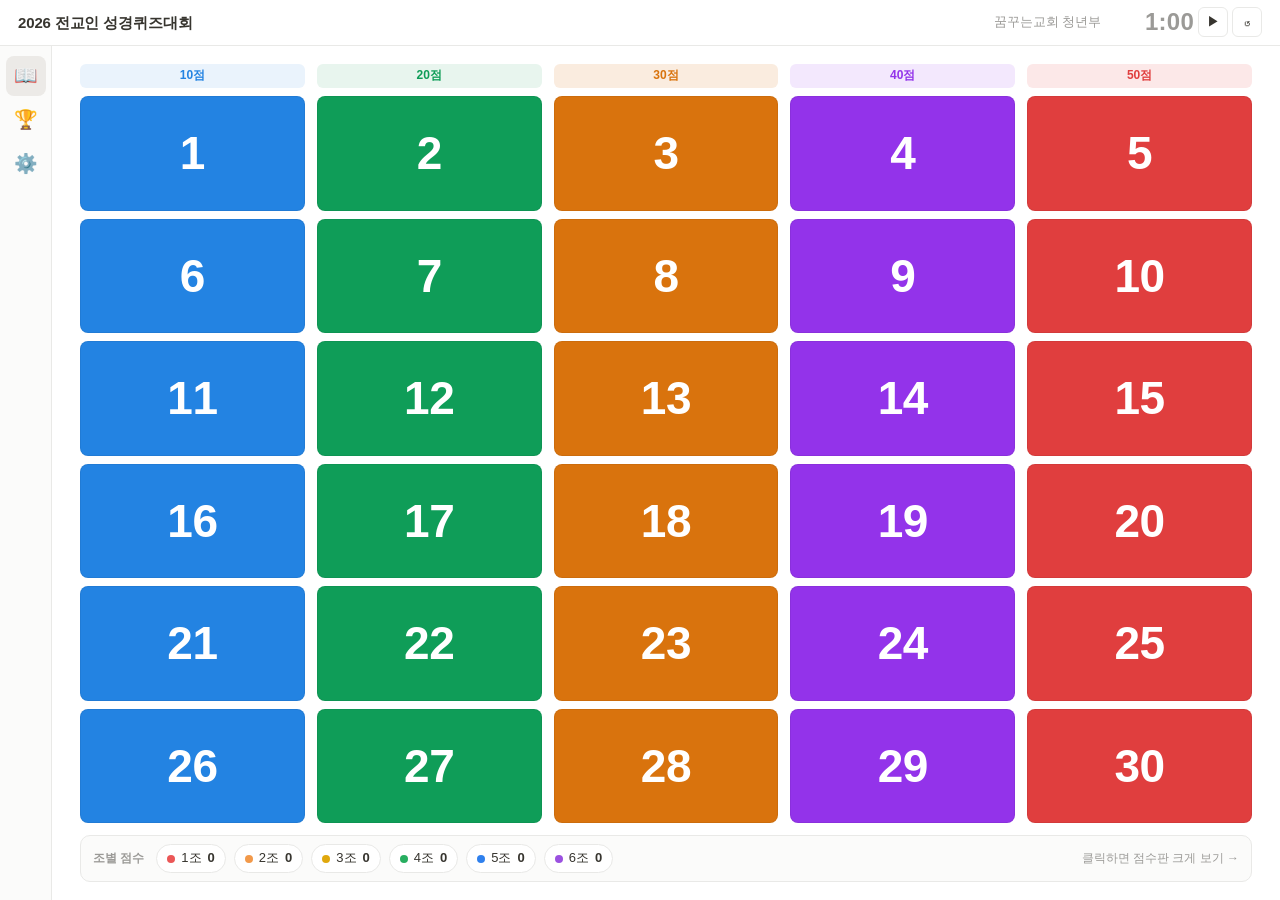
==== commit 2b11c737: "우측 상단 1분 타이머 추가 (발표자 조작, 프로젝션 숫자만 표시, Firebase 동기화) Co-Authored-By: Claude Opus 5 <noreply@anthropic" ====
--- a/index.html
+++ b/index.html
@@ -4,337 +4,12 @@
 <meta charset="utf-8" />
 <meta name="viewport" content="width=device-width, initial-scale=1" />
 <title>2026 전교인 성경퀴즈대회</title>
-<style>
-  :root{
-    --bg:#ffffff;
-    --text:#37352f;
-    --text-muted:#9b9a97;
-    --border:#e9e9e7;
-    --hover:#f5f5f4;
-    --sidebar:#fbfbfa;
-    --shadow:0 1px 3px rgba(15,15,15,.08), 0 3px 12px rgba(15,15,15,.06);
-    --radius:8px;
-    --t10:#2383e2; --t10bg:#eaf3fc;
-    --t20:#0f9d58; --t20bg:#e8f5ee;
-    --t30:#d9730d; --t30bg:#faecdf;
-    --t40:#9333ea; --t40bg:#f3e8fd;
-    --t50:#e03e3e; --t50bg:#fce8e8;
-  }
-  *{box-sizing:border-box}
-  html,body{margin:0;padding:0;height:100%;overflow:hidden}
-  body{
-    font-family:"Apple SD Gothic Neo","Pretendard","Malgun Gothic",-apple-system,BlinkMacSystemFont,"Segoe UI",Roboto,sans-serif;
-    color:var(--text);
-    background:var(--bg);
-    font-size:15px;
-    line-height:1.6;
-    -webkit-font-smoothing:antialiased;
-    word-break:keep-all;
-    overflow-wrap:break-word;
-  }
-  button{font-family:inherit;cursor:pointer}
-  a{color:inherit}
-
-  /* ---------- top bar ---------- */
-  .topbar{
-    height:46px;
-    border-bottom:1px solid var(--border);
-    display:flex;align-items:center;justify-content:space-between;
-    padding:0 18px;
-    position:sticky;top:0;background:var(--bg);z-index:50;
-  }
-  .topbar .left{font-weight:700;font-size:15px;letter-spacing:-.01em}
-  .topbar .right{font-size:13px;color:var(--text-muted)}
-
-  /* ---------- shell ---------- */
-  .shell{display:flex;height:calc(100vh - 46px);overflow:hidden}
-  .sidebar{
-    width:52px;flex-shrink:0;background:var(--sidebar);
-    border-right:1px solid var(--border);padding:10px 6px;
-    display:flex;flex-direction:column;align-items:center;gap:4px;
-  }
-  .sidebar .nav-item{
-    display:flex;align-items:center;justify-content:center;
-    width:40px;height:40px;border-radius:8px;color:var(--text);
-    text-decoration:none;font-size:19px;
-  }
-  .sidebar .nav-item:hover{background:var(--hover)}
-  .sidebar .nav-item.active{background:#eceae7}
-  .content{flex:1;min-width:0;height:100%;overflow:hidden;display:flex;flex-direction:column;padding:18px 28px;max-width:1500px;margin:0 auto;width:100%}
-  .content.scrollable{overflow-y:auto;padding:26px 34px 40px;display:block}
-
-  h1.page-title{font-size:21px;font-weight:800;letter-spacing:-.02em;margin:0 0 10px;flex-shrink:0}
-  .page-sub{color:var(--text-muted);margin:0 0 12px;font-size:13px;flex-shrink:0}
-
-  /* ---------- grid ---------- */
-  .grid-cols{display:grid;grid-template-columns:repeat(5,1fr);gap:12px;flex:1;min-height:0}
-  .tier-col{min-width:0;min-height:0;display:grid;grid-template-rows:24px repeat(6,1fr);gap:8px}
-  .tier-head{
-    font-weight:700;font-size:12px;border-radius:6px;text-align:center;
-    display:flex;align-items:center;justify-content:center;
-  }
-  .t-10 .tier-head{background:var(--t10bg);color:var(--t10)}
-  .t-20 .tier-head{background:var(--t20bg);color:var(--t20)}
-  .t-30 .tier-head{background:var(--t30bg);color:var(--t30)}
-  .t-40 .tier-head{background:var(--t40bg);color:var(--t40)}
-  .t-50 .tier-head{background:var(--t50bg);color:var(--t50)}
-
-  .qtile{
-    border:1px solid rgba(0,0,0,.06);border-radius:var(--radius);
-    padding:6px 8px;overflow:hidden;min-height:0;gap:3px;
-    transition:box-shadow .12s, filter .12s, transform .05s;
-    display:flex;flex-direction:column;justify-content:center;align-items:center;text-align:center;
-    text-decoration:none;color:#fff;
-  }
-  .t-10 .qtile{background:var(--t10)}
-  .t-20 .qtile{background:var(--t20)}
-  .t-30 .qtile{background:var(--t30)}
-  .t-40 .qtile{background:var(--t40)}
-  .t-50 .qtile{background:var(--t50)}
-  .qtile:hover{box-shadow:var(--shadow);filter:brightness(1.07)}
-  .qtile:active{transform:translateY(1px)}
-  .qtile .qnum{font-size:clamp(26px,6vh,46px);font-weight:800;line-height:1;letter-spacing:-.01em;flex-shrink:0}
-  .qtile.solved{background:#fff;color:var(--text);border-color:var(--border);filter:none}
-  .qtile.solved:hover{filter:none;box-shadow:var(--shadow)}
-  .qtile .solvedtag{
-    font-size:clamp(15px,2.6vh,22px);font-weight:800;line-height:1.25;flex-shrink:0;color:var(--text);
-    max-width:100%;white-space:nowrap;overflow:hidden;text-overflow:ellipsis
-  }
-
-  /* ---------- mini scoreboard ---------- */
-  .mini-wrap{flex-shrink:0;margin-top:12px}
-  .mini-scoreboard{
-    border:1px solid var(--border);border-radius:10px;padding:8px 12px;
-    display:flex;align-items:center;gap:8px;flex-wrap:wrap;cursor:pointer;
-    background:var(--sidebar);transition:box-shadow .12s,border-color .12s;
-  }
-  .mini-scoreboard:hover{box-shadow:var(--shadow);border-color:#d3d2ce}
-  .mini-scoreboard .mlabel{font-size:12px;color:var(--text-muted);font-weight:600;margin-right:4px}
-  .mchip{display:flex;align-items:center;gap:6px;font-size:13px;padding:3px 10px;border-radius:20px;background:var(--bg);border:1px solid var(--border)}
-  .mchip .msc{font-weight:800}
-  .mchip.lead{border-color:#f2c94c;box-shadow:0 0 0 2px #f9e9b8 inset}
-  .mini-hint{margin-left:auto;font-size:12px;color:var(--text-muted)}
-
-  /* ---------- question page ---------- */
-  .qpage{flex:1;min-height:0;display:flex;flex-direction:column}
-  .q-top{display:flex;align-items:center;justify-content:space-between;margin-bottom:4px;flex-shrink:0}
-  .q-back{font-size:15px;font-weight:700;color:#fff;background:var(--text);text-decoration:none;padding:8px 16px;border-radius:8px;box-shadow:var(--shadow)}
-  .q-back:hover{opacity:.85}
-  .q-nav{display:flex;gap:6px}
-  .q-nav a,.q-nav span{
-    font-size:13px;padding:3px 10px;border:1px solid var(--border);border-radius:6px;text-decoration:none;color:var(--text)
-  }
-  .q-nav a:hover{background:var(--hover)}
-  .q-nav .disabled{opacity:.4;pointer-events:none}
-
-
-  .q-meta{display:flex;gap:6px;align-items:center;margin-bottom:8px;flex-wrap:wrap;flex-shrink:0}
-  .q-badge{font-size:12px;font-weight:700;padding:3px 10px;border-radius:20px}
-  .q-badge.tier{color:#fff}
-  .q-badge.type{background:var(--hover);color:var(--text)}
-
-  .q-main{flex:1;min-height:0;overflow:auto;display:flex;flex-direction:column;align-items:center;justify-content:safe center;padding:10px 0}
-  .q-text{
-    font-size:clamp(24px,3.6vw,44px);font-weight:700;line-height:1.5;white-space:pre-wrap;
-    text-align:left;max-width:1050px
-  }
-  .q-text.long{font-size:clamp(19px,2.3vw,28px);line-height:1.55}
-  .q-choices{display:block;text-align:left;margin-top:.6em}
-  .q-explain{flex-shrink:0;max-height:24vh;overflow:auto;margin-top:8px;display:flex;flex-direction:column;gap:6px}
-  .coop-box{
-    border-left:3px solid var(--t40);background:var(--t40bg);border-radius:0 8px 8px 0;
-    padding:10px 14px;font-size:13.5px;white-space:pre-wrap
-  }
-  .coop-box b{color:var(--t40)}
-  .q-images{display:flex;flex-wrap:wrap;gap:10px;justify-content:center;margin-top:12px}
-  .q-images img{max-height:34vh;max-width:100%;border:1px solid var(--border);border-radius:8px;box-shadow:var(--shadow);object-fit:contain;background:#fff}
-
-  /* ---------- 연결형 문항 (드래그 매칭) ---------- */
-  .connect-box{display:flex;flex-direction:column;align-items:center;gap:22px;width:100%}
-  .connect-intro{
-    font-size:clamp(19px,2.6vw,30px);font-weight:700;line-height:1.5;text-align:center;
-    white-space:pre-wrap;max-width:900px
-  }
-  .connect-wrap{position:relative;display:flex;justify-content:space-between;gap:min(18vw,220px);width:100%;max-width:820px}
-  .connect-svg{position:absolute;inset:0;width:100%;height:100%;pointer-events:none}
-  .connect-col{display:flex;flex-direction:column;gap:14px;flex:1;min-width:0}
-  .connect-item{
-    display:flex;align-items:center;gap:10px;border:2px solid var(--border);border-radius:10px;
-    padding:10px 14px;background:var(--bg);font-size:clamp(15px,1.8vw,20px);font-weight:600;
-    cursor:grab;user-select:none;touch-action:none;position:relative;z-index:1;
-    transition:border-color .15s,box-shadow .15s
-  }
-  .connect-item.selected{border-color:var(--text);box-shadow:0 0 0 2px var(--hover) inset}
-  .connect-item.dragging{cursor:grabbing;border-color:var(--text)}
-  .connect-item .connect-label{font-weight:800;flex-shrink:0;color:var(--text-muted)}
-  .connect-item .connect-text{flex:1;min-width:0}
-  .connect-dot{
-    width:16px;height:16px;border-radius:50%;border:3px solid var(--text-muted);background:var(--bg);
-    flex-shrink:0;transition:background .15s,border-color .15s,transform .15s
-  }
-  .connect-item.dragging .connect-dot{transform:scale(1.25)}
-  .connect-reset{
-    font-size:12px;color:var(--text-muted);background:transparent;border:1px dashed var(--border);
-    border-radius:6px;padding:5px 12px
-  }
-  .connect-reset:hover{background:var(--hover);color:var(--text)}
-
-  .answer-row{
-    display:flex;align-items:center;justify-content:space-between;gap:16px;margin-top:10px;
-    padding-top:12px;border-top:1px solid var(--border);flex-shrink:0
-  }
-  .reveal-btn{
-    font-size:12px;color:var(--text-muted);background:transparent;border:1px dashed var(--border);
-    border-radius:6px;padding:6px 12px
-  }
-  .reveal-btn:hover{background:var(--hover);color:var(--text)}
-  .award-btn{
-    font-size:15px;font-weight:700;color:#fff;background:var(--t20);border:none;border-radius:8px;
-    padding:10px 20px;box-shadow:var(--shadow)
-  }
-  .award-btn:hover{filter:brightness(.96)}
-  .award-btn.undo{background:var(--bg);color:var(--t50);border:1px solid var(--t50);box-shadow:none}
-
-  .modal.answer-modal{width:min(640px,92vw);text-align:center}
-  .answer-modal .alabel{font-size:12px;font-weight:800;color:var(--t20);letter-spacing:.08em}
-  .answer-modal .atext{font-size:clamp(24px,3vw,34px);font-weight:800;margin:8px 0 16px;white-space:pre-wrap;line-height:1.45}
-  .answer-modal .refs{font-size:14px;color:#555;line-height:1.7;text-align:left;background:var(--hover);border-radius:8px;padding:10px 14px}
-  .answer-modal .refs div{padding:2px 0}
-  .answer-modal .note{margin-top:10px;font-size:12.5px;color:var(--text-muted);white-space:pre-wrap;text-align:left}
-  .answer-modal .modal-actions{justify-content:center;margin-top:16px}
-
-  .solved-banner{
-    margin-top:8px;font-size:13.5px;font-weight:700;padding:8px 14px;border-radius:8px;color:#fff;
-    display:flex;align-items:center;gap:8px;flex-shrink:0
-  }
-
-  /* ---------- scoreboard page ---------- */
-  .sb-list{display:flex;flex-direction:column;gap:14px;margin-top:10px}
-  .sb-row{display:flex;align-items:center;gap:18px}
-  .sb-rank{font-size:22px;font-weight:800;width:44px;text-align:center;color:var(--text-muted)}
-  .sb-rank.r1{color:#e0a80d}.sb-rank.r2{color:#9b9a97}.sb-rank.r3{color:#c07f43}
-  .sb-main{flex:1;min-width:0}
-  .sb-name{font-size:17px;font-weight:700;display:flex;align-items:center;gap:8px}
-  .sb-bar-track{height:20px;background:var(--hover);border-radius:20px;margin-top:6px;overflow:hidden}
-  .sb-bar{height:100%;border-radius:20px;transition:width .5s ease}
-  .sb-score{font-size:30px;font-weight:800;font-variant-numeric:tabular-nums;min-width:90px;text-align:right}
-
-  /* ---------- settings ---------- */
-  .set-block{border:1px solid var(--border);border-radius:12px;padding:20px 22px;margin-bottom:18px;max-width:640px}
-  .set-block h3{margin:0 0 4px;font-size:16px}
-  .set-block p.hint{margin:0 0 16px;font-size:13px;color:var(--text-muted)}
-  .count-btns{display:flex;gap:6px;margin-bottom:18px}
-  .count-btns button{border:1px solid var(--border);background:var(--bg);border-radius:6px;padding:6px 14px;font-weight:700}
-  .count-btns button.on{background:var(--text);color:#fff;border-color:var(--text)}
-  .team-input-row{display:flex;align-items:center;gap:10px;margin-bottom:8px}
-  .team-input-row .dot{width:12px;height:12px;border-radius:50%;flex-shrink:0}
-  .team-input-row input{
-    flex:1;border:1px solid var(--border);border-radius:6px;padding:7px 10px;font-size:14px;font-family:inherit
-  }
-  .team-input-row input:focus{outline:2px solid var(--t10);outline-offset:-1px}
-  .team-input-row.off{opacity:.35}
-  .btn{border:1px solid var(--border);background:var(--bg);border-radius:6px;padding:8px 16px;font-weight:600;font-size:14px}
-  .btn:hover{background:var(--hover)}
-  .btn.primary{background:var(--text);color:#fff;border-color:var(--text)}
-  .btn.danger{color:var(--t50);border-color:#f0c9c9}
-  .btn.danger:hover{background:var(--t50bg)}
-
-  /* ---------- modal ---------- */
-  .modal-back{
-    position:fixed;inset:0;background:rgba(15,15,15,.4);display:flex;align-items:center;justify-content:center;z-index:100
-  }
-  .modal{
-    background:var(--bg);border-radius:14px;padding:24px;width:min(440px,92vw);box-shadow:var(--shadow)
-  }
-  .modal h3{margin:0 0 4px;font-size:18px}
-  .modal p{margin:0 0 18px;font-size:13.5px;color:var(--text-muted)}
-  .score-pick{display:flex;gap:6px;flex-wrap:wrap;margin-bottom:14px}
-  .score-pick button{
-    border:1px solid var(--border);background:var(--bg);border-radius:6px;padding:6px 13px;font-weight:700;font-size:13px
-  }
-  .score-pick button:hover{background:var(--hover)}
-  .score-pick button.on{background:var(--text);color:#fff;border-color:var(--text)}
-  .team-pick{display:grid;grid-template-columns:1fr 1fr;gap:8px}
-  .team-pick button{
-    border:1px solid var(--border);border-radius:8px;padding:12px;font-size:15px;font-weight:700;background:var(--bg);
-    display:flex;align-items:center;gap:8px;justify-content:center
-  }
-  .team-pick button:hover{background:var(--hover)}
-  .team-pick button .dot{width:12px;height:12px;border-radius:50%}
-  .modal-actions{display:flex;justify-content:flex-end;gap:8px;margin-top:16px}
-
-  /* ---------- toast ---------- */
-  .toast{
-    position:fixed;left:50%;bottom:30px;transform:translateX(-50%);
-    background:var(--text);color:#fff;padding:10px 20px;border-radius:24px;font-size:14px;font-weight:600;
-    z-index:200;box-shadow:var(--shadow);animation:toastin .2s ease
-  }
-  @keyframes toastin{from{opacity:0;transform:translate(-50%,10px)}}
-
-  .kbd-hint{font-size:11px;color:var(--text-muted);flex-shrink:0;margin-top:6px;text-align:center}
-  .kbd-hint kbd{
-    border:1px solid var(--border);border-bottom-width:2px;border-radius:4px;padding:1px 5px;font-family:inherit;font-size:10px;background:var(--sidebar)
-  }
-
-  @media(max-width:900px){
-    .content{padding:14px 14px}
-    .grid-cols{grid-template-columns:repeat(3,1fr)}
-    .tier-col{grid-template-rows:22px repeat(6,minmax(56px,1fr))}
-  }
-
-  @media(max-width:640px){
-    html,body{height:auto;overflow:auto}
-    .topbar{padding:0 12px}
-    .topbar .left{font-size:14px}
-    .topbar .right{font-size:11px}
-    .shell{display:block;height:auto;overflow:visible;padding-bottom:calc(58px + env(safe-area-inset-bottom))}
-    .sidebar{
-      position:fixed;left:0;right:0;bottom:0;width:auto;z-index:60;
-      flex-direction:row;justify-content:space-around;
-      border-right:none;border-top:1px solid var(--border);
-      padding:6px 8px calc(6px + env(safe-area-inset-bottom))
-    }
-    .sidebar .nav-item{width:48px;height:44px;font-size:21px}
-    .content,.content.scrollable{height:auto;overflow:visible;display:block;padding:12px 10px 20px}
-    .grid-cols{grid-template-columns:repeat(5,1fr);gap:5px}
-    .tier-col{grid-template-rows:22px repeat(6,58px);gap:5px}
-    .tier-head{font-size:11px}
-    .qtile{padding:4px 2px;border-radius:6px}
-    .qtile .qnum{font-size:24px}
-    .qtile .solvedtag{font-size:11px;white-space:normal;line-height:1.2;word-break:keep-all}
-    .mini-hint{display:none}
-    .mchip{font-size:12px;padding:2px 8px}
-    .qpage{display:block}
-    .q-main{overflow:visible;padding:18px 0}
-    .q-text{font-size:21px}
-    .q-text.long{font-size:17px}
-    .connect-intro{font-size:17px}
-    .connect-wrap{gap:8vw}
-    .connect-item{font-size:14px;padding:8px 10px;gap:6px}
-    .connect-dot{width:13px;height:13px}
-    .q-explain{max-height:none}
-    .q-images img{max-height:none;width:100%}
-    .answer-row{flex-direction:column-reverse;align-items:stretch;gap:8px}
-    .award-btn{width:100%;padding:13px}
-    .reveal-btn{padding:10px}
-    .kbd-hint{display:none}
-    .sb-row{gap:10px}
-    .sb-rank{font-size:18px;width:30px}
-    .sb-name{font-size:15px}
-    .sb-score{font-size:22px;min-width:50px}
-    .set-block{padding:16px 14px}
-    .count-btns{flex-wrap:wrap}
-    .modal{padding:18px}
-    .answer-modal .atext{font-size:22px}
-    .answer-modal .refs{max-height:40vh;overflow:auto}
-    .toast{bottom:calc(76px + env(safe-area-inset-bottom));max-width:90vw;text-align:center}
-  }
-</style>
+<link rel="stylesheet" href="quiz.css" />
 </head>
 <body>
 <div class="topbar">
   <div class="left">2026 전교인 성경퀴즈대회</div>
-  <div class="right">꿈꾸는교회 청년부</div>
+  <div class="right">꿈꾸는교회 청년부<span class="timer" id="timer"></span></div>
 </div>
 <div class="shell">
   <nav class="sidebar" id="sidebar"></nav>
@@ -342,835 +17,7 @@
 </div>
 <div id="overlay"></div>
 <div id="toast"></div>
-
-<script>
-/* ============================================================
-   2026 성경퀴즈대회 — 점수대별(10~50점) 최종 선정 문항
-   "성경퀴즈대회 문항 최종.md"에 사용자가 직접 부여한
-   "문항 : 배점-n" 태그를 유일한 기준으로 재구성했습니다(2026-09-19).
-
-   - 문제(q)·선지·정답(a)은 "성경퀴즈대회 문항 최종.md" 원문과
-     완전히 동일한 문구로 작성했습니다(선지 번호가 원본에서 깨져 있던
-     20-4번만 ①②③④ 표기로 정리했고, 그 외 문구는 그대로입니다).
-   - 그림이 필요한 문항(10-4, 10-6, 20-6)은 img 필드에 플레이스홀더만
-     넣어 두었습니다. 그림은 사용자가 직접 첨부한 뒤 다시 작업합니다.
-   - 40-1은 최종.md에 태그가 없어(40-2~40-6만 존재) 사용자 확인 결과
-     기존 40-1 문항(예은 탭 2번, 공통 빈칸 오답 찾기)을 그대로 유지했습니다.
-   ============================================================ */
-const QUESTIONS = [
-
-  /* ---------------- 10점 ---------------- */
-  { id:"10-1", tier:10, type:`OX퀴즈`,
-    q:`28장 1절의 "악인은 쫓아오는 자가 없어도 도망하나 의인은 사자 같이 담대하리라"는 악인의 소심함과 꾸짖고, 의인의 용맹함을 칭찬하고 있다. (O / X)`,
-    a:`X`,
-    refs:[`잠언 28:1`, `해설: 악인은 소심하고, 의인은 용기롭다는 뜻이 아님. 의인은 하나님 앞에 살기 때문에 담대하다는 것을 저자는 이야기 함`],
-    src:`예성 탭 4번 · 성경퀴즈대회 문항 최종.md` },
-
-  { id:"10-2", tier:10, type:`주관식(히브리어 단어)`,
-    q:`다음 단어를 히브리어로 하면 무엇인가요?\n\n① 잠언\n② 지혜롭다\n③ 맡기다`,
-    a:`① 마샬 ② 호크마 ③ 갈랄`,
-    refs:[`성도님들 탭 48·49번(잠언=마샬, 지혜롭다=호크마)`, `맡기다=갈랄(사용자 지정)`],
-    src:`성도님들 탭 48·49번 + 사용자 지정(맡기다=갈랄) · 성경퀴즈대회 문항 최종.md` },
-
-  { id:"10-3", tier:10, type:`4지선다`,
-    q:`잠언 16장 3절("너의 행사를 여호와께 맡기라 그리하면 네가 경영하는 것이 이루리라.")에서 "맡기라"는 의미와 다른 것은?\n\n① 무거운 돌을  굴려 가면서 그 무게와 움직임을 땅에 맡기다.\n② 물살에 돌을 던져 그 움직임을 물의 흐름에 맡기다.\n③ 무거운 짐을 수레에 옮겨 싣고, 그 운반을 수레에 맡기다.\n④ 은행에 막대한 예금을 안전하게 맡기다.`,
-    a:`④`,
-    refs:[`잠언 16:3`, `해설: "맡기라"의 의미는 '굴리다', '옮기다', '뒹굴다', '던지다' 즉 자기포기, 자기 부인, 전적인 신뢰와 순종인데, 즉 내 손에서 하나님의 손으로 넘겨주는 주권이양.`],
-    src:`예은 탭 9번 · 성경퀴즈대회 문항 최종.md` },
-
-  { id:"10-4", tier:10, type:`주관식 그림문제`,
-    q:`다음 그림이 나타내는 사람은 어떤 사람인가?`,
-    img:[`(이미지 플레이스홀더 — 사용자가 첨부 후 다시 작업)`],
-    a:`게으른 자`,
-    refs:[`잠언 20:4, 19:24 — 반복적으로 나오는 게으른 자에 대한 설명`],
-    src:`혁준 탭 32번 · 성경퀴즈대회 문항 최종.md` },
-
-  { id:"10-5", tier:10, type:`5지선다`,
-    q:`잠언 9장에서 지혜가 마련한 집 기둥의 개수는?\n\n①4개     ②5개   ③7개   ④12개 ⑤100개`,
-    a:`③`,
-    refs:[`잠언 9:1 "지혜가 그의 집을 짓고 일곱 기둥을 다듬고"`],
-    src:`은아 탭 44번 · 성경퀴즈대회 문항 최종.md` },
-
-  { id:"10-6", tier:10, type:`그림 선택형`,
-    q:`잠언서에서 계속 반복되는 가르침에 비추어 봤을 때 어떤 행동이 솔로몬이 보았을 때 합당할 지 선택하시오`,
-    img:[`(이미지 플레이스홀더 1 — 사용자가 첨부 후 다시 작업)`, `(이미지 플레이스홀더 2 — 사용자가 첨부 후 다시 작업)`],
-    a:`2`,
-    refs:[`잠언 23:9 "미련한 자의 귀에 말하지 말지니 이는 그가 네 지혜로운 말을 업신여길 것임이니라."`],
-    src:`예성 탭 2번 · 성경퀴즈대회 문항 최종.md` },
-
-  /* ---------------- 20점 ---------------- */
-  { id:"20-1", tier:20, type:`4지선다`,
-    q:`자녀가 잘못을 저질렀다. 잠언 13장의 가르침에 비추어 볼 때 자식을 사랑하는 부모의 행동은 무엇인가?\n\n① 부모의 뜻을 강요하기보다, 자녀 스스로 깨달을 때까지 기다려 준다.\n② 자녀의 잘못을 지적하지 않고 조용히 감싸 준다.\n③ 잘못에 대한 판단은 하나님께 맡기고 기도한다.\n④ 지체하지 말고 훈계하며 잘못을 고치도록 돕는다.`,
-    a:`④ 지체하지 말고 훈계하며 잘못을 고치도록 돕는다.`,
-    refs:[`잠언 13장`],
-    src:`예은 탭 1번 · 성경퀴즈대회 문항 최종.md` },
-
-  { id:"20-2", tier:20, type:`5지선다`,
-    q:`잠언에 나오는 '면류관'에 대한 내용 중 아닌 것은?\n\n① 영화의 면류관② 생명의 면류관③ 지식의 면류관④ 노인의 면류관⑤ 지아비의 면류관`,
-    a:`② 생명의 면류관 (잠언에는 없고 야고보서 1:12, 요한계시록 2:10 등에 나옴)`,
-    refs:[`16:31 영화의 면류관`, `17:6 노인의 면류관`, `14:18 지식의 면류관`, `12:4 지아비의 면류관`],
-    src:`예은 탭 8번 · 성경퀴즈대회 문항 최종.md` },
-
-  { id:"20-3", tier:20, type:`5지선다(빈칸 채우기)`,
-    q:`"정녕히 재물은 스스로 날개를 내어 하늘을 나는 (      )처럼 날아가리라"(23:5)에서 저자가 왜 하필 이 대상에 빗대었는지 생각할 때, 빈칸에 들어갈 말로 가장 알맞은 것은?\n\n①비둘기          ②참새             ③독수리          ④닭                ⑤메추라기`,
-    a:`③독수리`,
-    refs:[`잠언 23:5`, `해설: 그림 퀴즈로 재미있게 접근하면 어떨까...?`],
-    src:`혁준 탭 40번 · 성경퀴즈대회 문항 최종.md` },
-
-  { id:"20-4", tier:20, type:`상황 판단형(4지선다)`,
-    q:`다음 상황에 대한 설명으로 옳은 것은?\n[어떤 사람이 굶주려 배를 채우려고 도둑질을 했다. 이 사람이 들키면 어떤 일이 일어나는가?]\n\n① 불쌍하니 사람들에게 용서받는다\n② 훔친 것의 두 배를 갚아야 한다.\n③ 칠 배를 갚고, 자기 집의 것을 다 내줄 수도 있다.\n④ 다시는 도둑질하지 않겠다고 약속하면 벌을 면한다.`,
-    a:`③ 칠 배를 갚고, 자기 집의 것을 다 내줄 수도 있다.`,
-    refs:[`잠언 6:30-31`],
-    src:`민주 탭 31번 · 성경퀴즈대회 문항 최종.md (선지 번호만 ①②③④로 정리, 문구는 원문 그대로)` },
-
-  { id:"20-5", tier:20, type:`4지선다`,
-    q:`잠언 16장 1절의 "마음의 경영은 사람에게 있어도 말의 응답은 여호와께로부터 나오느니라"는 말씀에 대한 이해로 옳지 않은 것을 고르시오.\n\n①"마음의 경영"은 자신의 내면을 바르게 정돈하고 삶의 우선순위를 세워 계획하는 것을 의미한다.\n② 사람은 자신의 생각으로 계획을 세우기보다 하나님께서 모든 것을 이루어 가시도록 온전히 맡기고 하나님의 뜻을 기다리는 것이 중요하다.\n③ '말의 응답'은 하나님께서 정하신 때와 방법으로 응답하심을 신뢰하며 기다리는 신앙과 관련된다.\n④ "말의 응답"은 인간의 노력에 대한 하나님의 결정적인 개입을 나타내며, 그 결과가 하나님의 주권과 섭리 안에 있음을 뜻한다.`,
-    a:`②`,
-    refs:[`잠언 16:1`, `해설: 1절 말씀의 의미는 하나님은 우리에게 내 마음의 경영권을 나에게 위탁하셨다. (자유의지를 주셨다) 위탁하신 하나님의 기대는, 스스로 선택하되, 하나님을 선택하는 쪽으로향하길 원하신다. 그리고 하나님을 선택했다면 기도해야한다. 내 경영권이 바로 위탁될 수 있도록. 인간의 계획이 아무리 완벽할지라도 하나님이 만져주실 때 완성될 수 있다.`],
-    src:`예은 탭 6번 · 성경퀴즈대회 문항 최종.md` },
-
-  { id:"20-6", tier:20, type:`상황 판단형(그림)`,
-    q:`다음은 잠언을 읽은 갑, 을, 병의 대화이다. 갑, 을, 병 중 잠언을 잘 이해한 사람은?`,
-    img:[`(이미지 플레이스홀더 — 사용자가 첨부 후 다시 작업)`],
-    a:`병`,
-    refs:[`갑: 미련한 자는 당장 분노를 나타내거니와 슬기로운 자는 수욕을 참느니라 (16절)`,
-          `을: 성경은 진실을 말할 것을 원칙으로 가르칩니다. (5절, 17절, 19절, 20절) — 십계명 "네 이웃에 대하여 거짓 증거하지 말라"(출20:16), 잠언 "거짓 입술은 여호와께 미움을 받아도 진실하게 행하는 자는 그의 기뻐하심을 받느니라"(잠12:22), "거짓말쟁이는 벌을 면하지 못할 것이요 거짓을 말하는 자도 망할 것이라"(잠19:5)`,
-          `병: 미련한 자는 자기 행위를 바른 줄로 여기나 지혜로운 자는 권고를 듣느니라 (15절)`],
-    src:`은아 탭 47번 · 성경퀴즈대회 문항 최종.md` },
-
-  /* ---------------- 30점 ---------------- */
-  { id:"30-1", tier:30, type:`5지선다`,
-    q:`잠언에서 '생명의 샘'이라고 표현된 것이 아닌 것은 무엇일까요?\n\n① 지혜 있는 자의 교훈② 여호와를 경외하는 것③ 의인의 입④ 명철⑤ 의인의 열매`,
-    a:`⑤ 의인의 열매는 생명나무라`,
-    refs:[`지혜 있는 자의 교훈 → 13:14`, `여호와를 경외하는 것 → 14:27`, `의인의 입 → 10:11`, `명철 → 16:22`, `의인의 열매 → 11:30 "의인의 열매는 생명나무라" → 생명의 샘이 아님`],
-    src:`예은 탭 3번 · 성경퀴즈대회 문항 최종.md` },
-
-  { id:"30-2", tier:30, type:`4지선다`,
-    q:`잠언 15장의 말씀에 비추어 볼 때, 부적절 한 삶의 모습에 해당하지 않는 것은?\n\n① 재물을 많이 소유한 것② 자신의 감정을 즉시 표현하는 것③ 준비될 때까지 행동을 미루는 것④ 다른 사람의 의견보다 자신의 판단을 우선하는 것`,
-    a:`1`,
-    refs:[`가산이 적어도 여호와를 경외하는 것이 크게 부하고 (15:16)`,
-          `1. 재물을 사랑하는 마음이 해로운 것임. 가산이 적은 게 잘하는 것도 아니고, 재물이 많은 게 죄라는 것도 아님. 그러나 재물은 인생을 번뇌케한다.`,
-          `2. 분을 쉽게내는 것     3. 게으름         4. 독단적인 사고`],
-    src:`예은 탭 5번 · 성경퀴즈대회 문항 최종.md` },
-
-  { id:"30-3", tier:30, type:`5지선다`,
-    q:`잠언 25장 3절(하늘의 높음과 땅의 깊음 같이 왕의 마음은 헤아릴 수 없느니라)와 이사야 43장 18~19절(너희는 이전 일을 기억하지 말며…보라 내가 새 일을 행하리니)의 공통점으로 알맞은 것은?\n\n① 인간의 어리석음을 꾸짖고 있다② 하나님은 보이지 않아도 일하신다③ 왕의 변덕스러움과 대비되는 하나님의 전지전능하심을 나타낸다④ 사람이 현재의 상황만으로 앞으로 일어날 일을 판단해서는 안 된다고 말한다.\n⑤ 인간이 이해할 수 없는 모든 일은 하나님의 뜻으로 받아들여야 한다고 가르친다.`,
-    a:`②`,
-    refs:[`잠언 25장 3절`, `이사야 43장 18~19절`, `해설: 두 구절 모두 우리가 인지하지 못해도 살아서 일하고 계시는 하나님에 대해 이야기 하고 있으며, 따라서 우린 그분의 일하심을 의심하지 말 것을 권면한다.`],
-    src:`예성 탭 1번 · 성경퀴즈대회 문항 최종.md` },
-
-  { id:"30-4", tier:30, type:`객관식(정답 2개)`,
-    q:`26장 1~16절은 우리가 인생에서 멀리해야 하는 인물에 대해 가르치고 있습니다.\n이때 우리가 멀리해야 하는 사람의 특징으로 잘못된 것은? (정답 2개)\n\n① 미련한 자는 능력이 부족하여 영예를 얻기에 합당하지 않다(잠 26:1)\n② 미련한 자는 귀가 좋지 않아 남의 말을 잘 듣지 못 한다③ 미련한 자와 스스로를 지혜롭게 여기는 사람은 똑같이 해롭다 (26:12)\n④ 게으른 자는 나태하여 문제 발생시 원인을 찾는 것조차 귀찮아 한다(26:13)\n⑤ 게으른 자는 스스로를 지혜롭게 여기는 사람이다.(잠 26:16)\n⑥ 사람은 악하여 분란 일으키는 사람을 쫓아내도 또 다른 이가 등장한다(잠 26:20)\n⑦ 마음이 악한 사람은 겉으로도 그 악함이 드러난다(잠 26:23~25)\n⑧ 악한 사람은 자신의 악함으로 인해 결국 패망한다. (잠 26:27~28)`,
-    a:`⑤, ⑧`,
-    refs:[`잠언 26장 16절`],
-    src:`예성 탭 3번 · 성경퀴즈대회 문항 최종.md` },
-
-  { id:"30-5", tier:30, type:`순서 배열형`,
-    q:`다음 구절을 올바른 순서로 배열하시오.\n\nㄱ. 너는 범사에 그를 인정하라\nㄴ. 네 명철을 의지하지 말라\nㄷ. 그리하면 네 길을 지도하시리라\nㄹ. 너는 마음을 다하여 여호와를 신뢰하고`,
-    a:`ㄹ-ㄴ-ㄱ-ㄷ (3:5~6)`,
-    refs:[`잠언 3:5-6`],
-    src:`민주 탭 27번 · 성경퀴즈대회 문항 최종.md` },
-
-  { id:"30-6", tier:30, type:`초성 퀴즈`,
-    q:`초성을 이용하여 잠언 8장 17절 말씀을 완성하세요.(단, 한 글자도 틀리지 않아야 인정)\n\n"ㄴㄹ ㅅㄹㅎㄴ ㅈㄷㅇ ㄴㅇ ㅅㄹㅇ ㅇㅇㅁ ㄴㄹ ㄱㅈㅎ ㅊㄴ ㅈㄱ ㄴㄹ ㅁㄴ ㄱㅇㄴㄹ"`,
-    a:`나를 사랑하는 자들이 나의 사랑을 입으며, 나를 간절히 찾는 자가 나를 만날 것이니라`,
-    refs:[`잠언 8:17`],
-    src:`은아 탭 43번 · 성경퀴즈대회 문항 최종.md` },
-
-  /* ---------------- 40점 ---------------- */
-  { id:"40-1", tier:40, type:`빈칸 채우기(공통 오답 찾기)`,
-    q:`다음 잠언 말씀의 빈칸에 들어가는 말이 나머지와 다른 것은?\n\n① 입을 지키는 자는 자기의 (   )을/를 보전하나 입술을 크게 벌리는 자에게는 멸망이 오느니라 (13:3)\n② 여호와를 경외하는 자에게는 견고한 의뢰가 있나니 그 자녀들에게 (   )가/이 있으리라 (14:26)\n③ (   )의 경계를 듣는 귀는 지혜로운 자 가운데에 있느니라 (15:31)\n④ 왕의 희색은 (   )을/를 뜻하나니 그의 은택이 늦은 비를 내리는 구름과 같으니라 (16:15)\n⑤ 지혜있는 자의 교훈은 (   )의 샘이니 사망의 그물에서 벗어나게 하느니라 (13:14)`,
-    a:`② -피난처 (①③④⑤는 모두 "생명", ②만 "생명"이 아님)`,
-    refs:[`13:3`, `14:26`, `15:31`, `16:15`, `13:14`],
-    src:`예은 탭 2번 · 최종.md에 40-1 태그가 없어 사용자 확인 후 기존 문항 유지(2026-09-19)` },
-
-  { id:"40-2", tier:40, type:`연결형(4쌍)`,
-    q:`잠언 13,14장에서 묘사하고 있는 의인과 해당되는 행동을 바르게 연결하세요\n\n㉠ 지혜로운 자             ⓐ 자기 생명을 보전함\n㉡ 입을 지키는 자         ⓑ 아비의 훈계를 받아들임\n㉢ 슬기로운 자             ⓒ 지식으로 면류관을 삼음\n㉣ 정직하게 행하는 자    ⓓ 여호와를 경외함`,
-    a:`ㄱ-b       ㄴ-a      ㄷ-c      ㄹ-d`,
-    coop:`순차적으로 나와 줄 긋기(원본 운영 메모).`,
-    refs:[`잠언 13-14장`],
-    src:`예은 탭 4번 · 성경퀴즈대회 문항 최종.md` },
-
-  { id:"40-3", tier:40, type:`연결형(4쌍)`,
-    q:`다음 중 잠언 24~28절은 이것이 부족하나 지혜로운 동물 4종에 대해 말하고 있습니다.\n이때 각 동물별로 부족한 것을 옳게 연결하면?\n\n① 왕                             ⓐ 개미② 힘                              ⓑ 사반③ 날개                           ⓒ 메뚜기④ 지혜                           ⓓ 도마뱀`,
-    a:`① - ⓐ               ② - ⓑ             ③ - ⓒ             ④ - ⓓ`,
-    refs:[`잠언 30:24-28`],
-    src:`예성 탭 5번 · 성경퀴즈대회 문항 최종.md` },
-
-  { id:"40-4", tier:40, type:`연결형(4쌍)`,
-    q:`잠언 19장에 나오는 인물(행동)과 그에 따른 결과를 알맞게 연결하시오.\n\n① 노하기를 더디 하는 자 — ⓐ 자기의 슬기와 영광이 됨(19:11)\n② 거짓 증인 — ⓑ 벌을 면하지 못함(19:5, 19:9)\n③ 권고를 듣고 훈계를 받는 자 — ⓒ 지혜롭게 됨(19:20)\n④ 부모를 구박·쫓아내는 자식 — ⓓ 부끄러움과 능욕을 부름(19:26)`,
-    a:`①-ⓐ,②-ⓑ,③-ⓒ,④-ⓓ`,
-    refs:[`19:5`, `19:9`, `19:11`, `19:16`, `19:26`, `해설: 19장 전반에 흩어진 '행동-결과' 짝을 정확히 매칭할 수 있는지 확인.`],
-    src:`혁준 탭 33번 · 성경퀴즈대회 문항 최종.md` },
-
-  { id:"40-5", tier:40, type:`릴레이 단답(4가지, 팀 협동)`,
-    q:`잠언 23장 23절 말씀에는 사되, 팔지는 말아야 하는 네 가지를 말합니다.\n네 가지를 차례대로 말하시오.`,
-    a:`①진리/지혜/훈계/명철`,
-    coop:`네 명이서 차례대로 네 가지 다 말해야 점수 주는 문항으로 구성. 배점: 40점, 문항 중 맞춘 갯수대로 10~40점 부여.`,
-    refs:[`잠언 23:23`, `해설: 진리·지혜·훈계·명철을 값을 치르고서라도 지켜야 할 것으로 아는지 확인`],
-    src:`혁준 탭 38번 · 성경퀴즈대회 문항 최종.md` },
-
-  { id:"40-6", tier:40, type:`주관식`,
-    q:`<질문>\n말씀에서 '이것'이 가리키는 것은 무엇일까요?\n<말씀>\n·'이것'을 네 손가락에 매며 '이것'을 네 마음판에 새기라\n·그리하면 '이것'이 너를 지켜서 음녀에게, 말로 호리는 이방 여인에게 빠지지 않게 하리라`,
-    a:`계명`,
-    refs:[`1절 내 아들아 내 말을 지키며 내 계명을 간직하라`,
-          `2절 내 계명을 지켜 살며 내 법을 네 눈동자처럼 지키라`,
-          `3절 이것을 네 손가락에 매며 이것을 네 마음판에 새기라`,
-          `4절 지혜에게 너는 내 누이라 하며 명철에게 너는 내 친족이라 하라`,
-          `5절 그리하면 이것이 너를 지켜서 음녀에게, 말로 호리는 이방 여인에게 빠지지 않게 하리라`],
-    src:`은아 탭 42번 · 성경퀴즈대회 문항 최종.md` },
-
-  /* ---------------- 50점 ---------------- */
-  { id:"50-1", tier:50, type:`서술형(3가지 나열)`,
-    q:`여호와를 경외하는 것은 생명의 샘이니 사망의 그물에서 벗어나게 하느니라. 경외한다의 의미를 말하세요 (총 3가지)`,
-    a:`하나님을 하나님으로 인정해드린다.\n하나님을 하나님으로 존중한다.\n하나님의 말씀대로 순종한다.`,
-    refs:[`잠언 14:27`],
-    src:`예은 탭 4번(주관식) · 성경퀴즈대회 문항 최종.md` },
-
-  { id:"50-2", tier:50, type:`5지선다`,
-    q:`잠언을 읽고 성경을 이해한 것 중 옳지 않은 것은?\n\n① 예수님께서 "부자가 천국에 들어가는 것은 낙타가 바늘귀로 들어가는 것보다 어렵다"고 하신 말씀은, 부자가 재물로 인해 교만해지기 쉽기 때문이라 이해할 수 있다.\n② 아간의 죄로 이스라엘이 아이성 점령에 실패한 것은 악인 한 사람으로 공동체가 패망할 수 있음을 보여준다.\n③ "나는 비천에 처할 줄도 알고 풍부에 처할 줄도 안다"는 바울의 고백과, 가난과 부를 언급한 아굴의 생각은 일치한다.\n④ 형제들이 요셉을 팔아버린 사건은 시기심이 자신과 가정을 병들게 함을 보여준다.\n⑤ 하만이 모르드개를 죽이려다 자신이 세운 나무에 매달려 죽은 사건은 악을 꾀하는 자가 스스로 화를 자초함을 보여준다.`,
-    a:`③`,
-    refs:[`아굴은 환경의 변화로 인해 하나님을 잃을까 걱정한 것이고, 바울은 환경의 변화 속에서도 하나님을 향한 마음이 변하지 않는다는 의미임으로 일치한다고 보긴 힘들다`,
-          `④ "평온한 마음은 육신의 생명이나 시기는 뼈를 썩게 하느니라"(잠언 14:30)`,
-          `⑤ "함정을 파는 자는 그것에 빠질 것이요 돌을 굴리는 자는 도리어 그것에 치이리라"(잠언 26:27)`],
-    src:`예성 탭 6번 · 성경퀴즈대회 문항 최종.md` },
-
-  { id:"50-3", tier:50, type:`릴레이 OX(5문항, 팀 협동)`,
-    q:`잠언 24장 17~18절("네 원수가 넘어질 때에 즐거워하지 말며... 여호와께서... 그의 진노를 그에게서 옮기실까 두려우니라")의 가르침에 비추어 옳게 행동했으면 O 잘못 행동했으면 X 릴레이 OX 퀴즈\n\n① 자신을 죽이려 한 원수 사울 왕의 전사 소식을 들은 다윗 (O, 애통해하며 금식함)\n② 니느웨에서 회개하라 전한 뒤 니느웨를 바라보는 요나 (X, 멸망하기를 바라다 혼남)\n③ 자신을 노예로 팔았던 형들을 다시 마주한 요셉 (O, 용서하며 위로함)\n④ 하루아침에 모든 소유를 잃고 친구들에게도 죄인 취급 받은 욥 (O, 입술로 범죄하지 않음을 고백함)\n⑤ 형제 국가인 남유다가 멸망하여 포로로 끌려가는 것을 바라보는 에돔 족속(X, 오바댜, 유다의 몰락을 기뻐하다 심판을 받음)`,
-    a:`① O  ② X  ③ O  ④ O  ⑤ X (원본 선지에 표기)`,
-    coop:`배점: 최대 50점(맞춘 만큼 점수를 주는 방식 고려, 원본 운영 메모).`,
-    refs:[`잠언 24:17-18`],
-    src:`혁준 탭 41번 · 성경퀴즈대회 문항 최종.md` },
-
-  { id:"50-4", tier:50, type:`(문제 형식 추후 확정)`,
-    q:`잠언과 속담 대응 퀴즈 — 문제 형식은 추후 직접 지정 예정. 우선 제목과 대응 쌍 목록만 자리 잡아 둠.`,
-    a:`(추후 확정)`,
-    refs:[`22:6 · 마땅히 행할 길을 아이에게 가르치라 그리하면 늙어도 그것을 떠나지 아니하리라 → 세 살 버릇 여든까지 간다`,
-          `11:2 · 교만이 오면 욕도 따라오거니와 겸손한 자에게는 지혜가 있느니라 → 벼는 익을수록 고개를 숙인다`,
-          `15:1 · 유순한 대답은 분노를 쉬게 하여도 과격한 말은 노를 격동하느니라 → 가는 말이 고와야 오는 말이 곱다`,
-          `11:13 · 두루 다니며 한담하는 자는 남의 비밀을 누설하나 마음이 신실한 자는 그런 것을 숨기느니라 → 낮말은 새가 듣고 밤말은 쥐가 듣는다`,
-          `26:27 · 함정을 파는 자는 그것에 빠질 것이요 돌을 굴리는 자는 도리어 그것에 치이리라 → 제 꾀에 제가 넘어간다`],
-    src:`혁준 탭 · 잠언과 속담 대응 퀴즈(5쌍) · 성경퀴즈대회 문항 최종.md (배점: 최대 50점 배점 가능, 원본 운영 메모)` },
-
-  { id:"50-5", tier:50, type:`협동 문제(4구절 빈칸)`,
-    q:`다음은 잠언의 유명한 구절들입니다.\n조에서 한 사람씩 빈칸에 들어갈 답을 말해서 모두 맞히면 성공입니다!\n\nㄱ. 너의 (   )를 여호와께 맡기라 그리하면 네가 (   )하는 것이 이루어지리라(잠16:3)\nㄴ. 모든 지킬 만한 것 중에 더욱 네 (   )을 지키라 (   )이 이에서 남이니라 (잠4:23)\nㄷ. 사람의 행위가 (   )에는 모두 정직하여도 여호와는 마음을 (   )하시느니라 (잠21:2)\nㄹ. (   )하는 것이 지식의 근본이거늘 미련한 자는 지혜와 훈계를 멸시하느니라 (잠1:7)`,
-    a:`ㄱ. 각각 행사와 경영   ㄴ. 마음, 생명의 근원   ㄷ. 자기 보기, 감찰   ㄹ. 여호와를 경외`,
-    coop:`조별로 한 사람씩 나와 빈칸을 채우는 릴레이 협동 문제.`,
-    refs:[`잠16:3`, `잠4:23`, `잠21:2`, `잠1:7`],
-    src:`예은 탭 11번 · 성경퀴즈대회 문항 최종.md` },
-
-  { id:"50-6", tier:50, type:`빈칸 채우기`,
-    q:`잠언 6장 16~17절에서 여호와께서 미워하시는 것에 해당하는 말을 각 부위에서 하나씩 고르시오\n\n(선택지 예시) 교만한 눈 / 교활한 눈,  질투하는 혀 / 거짓된 혀,  무죄한 자의 피를 흘리는 손 / 무죄한 자의 목숨을 위협하는 손,  악으로 달려가는 발 / 죄로 달려가는 발`,
-    a:`교만한 눈, 거짓된 혀, 무죄한 자의 피를 흘리는 손, 악으로 달려가는 발`,
-    refs:[`잠언 6:16-19`],
-    src:`민주 탭 29번 · 성경퀴즈대회 문항 최종.md (정답 확정됨, 2026-09-19)` },
-
-];
-
-
-
-const QMAP = {};
-QUESTIONS.forEach(q => QMAP[q.id] = q);
-const TIERS = [10,20,30,40,50];
-const TEAM_COLORS = ["#eb5757","#f2994a","#e0a80d","#27ae60","#2f80ed","#9b51e0"];
-
-/* ============================================================
-   상태 (localStorage)
-   ============================================================ */
-const LS_KEY = "bq2026";
-const DEFAULT_STATE = {
-  names: ["1조","2조","3조","4조","5조","6조"],
-  teamCount: 6,
-  solved: {}   // { "10-1": {team: 0} }
-};
-let state = loadState();
-
-function loadState(){
-  try{
-    const raw = JSON.parse(localStorage.getItem(LS_KEY));
-    if(!raw) return structuredClone(DEFAULT_STATE);
-    return {
-      names: Array.isArray(raw.names) && raw.names.length===6 ? raw.names : structuredClone(DEFAULT_STATE.names),
-      teamCount: [2,3,4,5,6].includes(raw.teamCount) ? raw.teamCount : 6,
-      solved: raw.solved && typeof raw.solved==="object" ? raw.solved : {}
-    };
-  }catch(e){ return structuredClone(DEFAULT_STATE); }
-}
-function saveState(){ localStorage.setItem(LS_KEY, JSON.stringify(state)); }
-
-function teamScores(){
-  const s = new Array(state.teamCount).fill(0);
-  for(const [qid,rec] of Object.entries(state.solved)){
-    const q = QMAP[qid];
-    if(q && rec && rec.team < state.teamCount) s[rec.team] += (rec.score ?? q.tier);
-  }
-  return s;
-}
-
-/* ============================================================
-   라우팅
-   ============================================================ */
-function parseHash(){
-  const h = location.hash.replace(/^#\/?/, "");
-  const parts = h.split("/").filter(Boolean);
-  if(parts[0] === "q" && parts[1]) return { name:"question", id:decodeURIComponent(parts[1]) };
-  if(parts[0] === "scoreboard") return { name:"scoreboard" };
-  if(parts[0] === "settings") return { name:"settings" };
-  return { name:"grid" };
-}
-window.addEventListener("hashchange", render);
-window.addEventListener("DOMContentLoaded", render);
-
-function render(){
-  document.onkeydown = null;
-  closeModal();
-  const route = parseHash();
-  renderSidebar(route);
-  const app = document.getElementById("app");
-  app.className = "content" + ((route.name === "scoreboard" || route.name === "settings") ? " scrollable" : "");
-  if(route.name === "question"){
-    if(!QMAP[route.id]){ location.hash = "#/"; return; }
-    app.innerHTML = viewQuestion(QMAP[route.id]);
-    initQuestion(QMAP[route.id]);
-  } else if(route.name === "scoreboard"){
-    app.innerHTML = viewScoreboard();
-  } else if(route.name === "settings"){
-    app.innerHTML = viewSettings();
-    initSettings();
-  } else {
-    app.innerHTML = viewGrid();
-    initGrid();
-  }
-  window.scrollTo(0,0);
-}
-
-function renderSidebar(route){
-  const items = [
-    { hash:"#/", icon:"📖", label:"문항 그리드", on: route.name==="grid"||route.name==="question" },
-    { hash:"#/scoreboard", icon:"🏆", label:"점수판", on: route.name==="scoreboard" },
-    { hash:"#/settings", icon:"⚙️", label:"설정 · 조 편성", on: route.name==="settings" },
-  ];
-  document.getElementById("sidebar").innerHTML =
-    items.map(i => `<a class="nav-item ${i.on?"active":""}" href="${i.hash}" title="${i.label}">${i.icon}</a>`).join("");
-}
-
-/* ============================================================
-   그리드 화면
-   ============================================================ */
-function viewGrid(){
-  const scores = teamScores();
-  const cols = TIERS.map((tier, ti) => {
-    const qs = QUESTIONS.filter(q => q.tier === tier);
-    const tiles = qs.map((q, r) => {
-      const num = r * 5 + ti + 1;
-      const rec = state.solved[q.id];
-      if(rec && rec.team < state.teamCount){
-        return `<a class="qtile solved" href="#/q/${q.id}">
-          <span class="solvedtag">✓ ${esc(state.names[rec.team])} +${rec.score ?? q.tier}</span>
-        </a>`;
-      }
-      return `<a class="qtile" href="#/q/${q.id}">
-        <div class="qnum">${num}</div>
-      </a>`;
-    }).join("");
-    return `<div class="tier-col t-${tier}">
-      <div class="tier-head">${tier}점</div>
-      ${tiles}
-    </div>`;
-  }).join("");
-
-  const lead = Math.max(...scores);
-  const chips = state.names.slice(0, state.teamCount).map((n,i) =>
-    `<span class="mchip ${scores[i]===lead && lead>0 ? "lead":""}">
-      <span class="dot" style="width:8px;height:8px;border-radius:50%;background:${TEAM_COLORS[i]}"></span>
-      ${esc(n)} <span class="msc">${scores[i]}</span>
-    </span>`).join("");
-
-  return `
-    <div class="grid-cols">${cols}</div>
-    <div class="mini-wrap">
-      <div class="mini-scoreboard" id="miniSb">
-        <span class="mlabel">조별 점수</span>
-        ${chips}
-        <span class="mini-hint">클릭하면 점수판 크게 보기 →</span>
-      </div>
-    </div>
-  `;
-}
-function initGrid(){
-  const m = document.getElementById("miniSb");
-  if(m) m.addEventListener("click", () => location.hash = "#/scoreboard");
-}
-
-/* ============================================================
-   문항 화면
-   ============================================================ */
-function viewQuestion(q){
-  const idx = QUESTIONS.findIndex(x => x.id === q.id);
-  const prev = idx > 0 ? QUESTIONS[idx-1] : null;
-  const next = idx < QUESTIONS.length-1 ? QUESTIONS[idx+1] : null;
-  const rec = state.solved[q.id];
-  const tierColor = `var(--t${q.tier})`;
-
-  const coop = q.coop ? `<div class="coop-box"><b>협동 방식</b>\n${esc(q.coop)}</div>` : "";
-  const imagesHtml = (q.img && q.img.length)
-    ? `<div class="q-images">${q.img.map((src, i) => `<img src="${encodeURI(src)}" alt="${esc(q.id)} 그림 ${i+1}">`).join("")}</div>`
-    : "";
-
-  const connectParsed = (q.type && q.type.includes("연결형")) ? parseConnectQ(q.q) : null;
-  const isConnect = !!(connectParsed && connectParsed.left && connectParsed.right);
-
-  let solvedBanner = "";
-  if(rec && rec.team < state.teamCount){
-    solvedBanner = `<div class="solved-banner" style="background:${TEAM_COLORS[rec.team]}">
-      ✓ ${esc(state.names[rec.team])} 정답 처리됨 (+${rec.score ?? q.tier}점)
-    </div>`;
-  }
-
-  const awardBtn = (rec && rec.team < state.teamCount)
-    ? `<button class="award-btn undo" id="awardBtn">정답 처리 취소 / 변경</button>`
-    : `<button class="award-btn" id="awardBtn" style="background:${tierColor}">정답 처리 · 점수 부여</button>`;
-
-  return `
-    <div class="qpage">
-      <div class="q-top">
-        <a class="q-back" href="#/">← 문항 선택으로</a>
-        <div class="q-nav">
-          ${prev ? `<a href="#/q/${prev.id}">← ${prev.id}</a>` : `<span class="disabled">← 이전</span>`}
-          ${next ? `<a href="#/q/${next.id}">${next.id} →</a>` : `<span class="disabled">다음 →</span>`}
-        </div>
-      </div>
-
-      <div class="q-meta">
-        <span class="q-badge tier" style="background:${tierColor}">${q.tier}점</span>
-        <span class="q-badge type">${esc(q.type)}</span>
-        <span class="q-badge type" style="background:transparent;color:var(--text-muted)">문항 ${q.id}</span>
-      </div>
-
-      <div class="q-main">
-        ${isConnect ? renderConnectUI(connectParsed) : `<div class="q-text${q.q.length > 110 ? " long" : ""}">${renderQBlock(q.q)}</div>`}
-        ${imagesHtml}
-      </div>
-
-      ${coop ? `<div class="q-explain">${coop}</div>` : ""}
-      ${solvedBanner}
-      <div class="answer-row">
-        <button class="reveal-btn" id="revealBtn">🔒 정답 보기</button>
-        ${awardBtn}
-      </div>
-      <div class="kbd-hint">
-        <kbd>A</kbd> 정답 · <kbd>←</kbd> <kbd>→</kbd> 문항 이동
-      </div>
-    </div>
-  `;
-}
-
-function initQuestion(q){
-  window.onresize = null;
-  if(q.type && q.type.includes("연결형")){
-    const parsed = parseConnectQ(q.q);
-    if(parsed.left && parsed.right) initConnectUI(parsed);
-  }
-
-  /* ---- 정답 공개 (중앙 팝업, DOM에 미리 넣지 않음) ---- */
-  const revealBtn = document.getElementById("revealBtn");
-  revealBtn.addEventListener("click", () => {
-    if(document.querySelector(".answer-modal")) closeModal();
-    else openAnswerModal(q);
-  });
-
-  /* ---- 점수 부여 ---- */
-  document.getElementById("awardBtn").addEventListener("click", () => openAwardModal(q));
-
-  /* ---- 단축키 ---- */
-  document.onkeydown = (e) => {
-    if(e.target.tagName === "INPUT" || e.target.tagName === "TEXTAREA") return;
-    if(e.key === "a" || e.key === "A"){ revealBtn.click(); }
-    else if(e.key === "Escape"){ closeModal(); }
-    else if(e.key === "ArrowLeft"){ const i = QUESTIONS.findIndex(x=>x.id===q.id); if(i>0) location.hash = "#/q/"+QUESTIONS[i-1].id; }
-    else if(e.key === "ArrowRight"){ const i = QUESTIONS.findIndex(x=>x.id===q.id); if(i<QUESTIONS.length-1) location.hash = "#/q/"+QUESTIONS[i+1].id; }
-  };
-}
-
-/* ============================================================
-   연결형 문항 — 드래그/터치로 선 잇기
-   ============================================================ */
-const CONNECT_COLORS = ["#2383e2","#0f9d58","#d9730d","#9333ea","#e03e3e","#0d9488","#c2185b"];
-
-// q.q 텍스트에서 마지막 블록이 ①②③④... 선지 목록이면 좌측정렬 블록으로 분리
-function renderQBlock(text){
-  const blocks = String(text).split(/\n\n+/);
-  const last = blocks[blocks.length-1];
-  const lines = last.split("\n").filter(l => l.trim());
-  if(blocks.length > 1 && lines.length && lines.every(l => /^[①-⑩]/.test(l))){
-    const intro = blocks.slice(0,-1).join("\n\n");
-    return `${esc(intro)}<div class="q-choices">${esc(lines.join("\n"))}</div>`;
-  }
-  return esc(text);
-}
-
-// q.q 텍스트를 "설명 / ①②③④... / ㄱㄴㄷㄹ..." 세 블록으로 분리
-function parseConnectQ(text){
-  const blocks = String(text).split(/\n\n+/);
-  let introParts = [], left = null, right = null;
-  blocks.forEach(block => {
-    const lines = block.split("\n").filter(l => l.trim());
-    if(!lines.length) return;
-    if(lines.every(l => /^[①-⑩]/.test(l))){
-      left = lines.map(l => {
-        const m = l.match(/^([①-⑩])\s*(.*)$/);
-        return m ? { key:m[1], text:m[2] } : { key:l[0], text:l.slice(1).trim() };
-      });
-    } else if(lines.every(l => /^[ㄱ-ㅎ]\s*[.)]/.test(l))){
-      right = lines.map(l => {
-        const m = l.match(/^([ㄱ-ㅎ])\s*[.)]\s*(.*)$/);
-        return m ? { key:m[1], text:m[2] } : { key:l[0], text:l.slice(1).trim() };
-      });
-    } else {
-      introParts.push(block);
-    }
-  });
-  return { intro: introParts.join("\n\n"), left, right };
-}
-
-function renderConnectUI(parsed){
-  const leftHtml = parsed.left.map(it => `
-    <div class="connect-item" data-side="left" data-key="${esc(it.key)}">
-      <span class="connect-label">${esc(it.key)}</span>
-      <span class="connect-text">${esc(it.text)}</span>
-      <span class="connect-dot" data-side="left" data-key="${esc(it.key)}"></span>
-    </div>`).join("");
-  const rightHtml = parsed.right.map(it => `
-    <div class="connect-item" data-side="right" data-key="${esc(it.key)}">
-      <span class="connect-dot" data-side="right" data-key="${esc(it.key)}"></span>
-      <span class="connect-label">${esc(it.key)}</span>
-      <span class="connect-text">${esc(it.text)}</span>
-    </div>`).join("");
-  return `
-    <div class="connect-box">
-      ${parsed.intro ? `<div class="connect-intro">${esc(parsed.intro)}</div>` : ""}
-      <div class="connect-wrap" id="connectWrap">
-        <svg class="connect-svg" id="connectSvg"></svg>
-        <div class="connect-col left">${leftHtml}</div>
-        <div class="connect-col right">${rightHtml}</div>
-      </div>
-      <button type="button" class="connect-reset" id="connectReset">↺ 연결선 지우기</button>
-    </div>
-  `;
-}
-
-function initConnectUI(parsed){
-  const wrap = document.getElementById("connectWrap");
-  if(!wrap) return;
-  const svg = document.getElementById("connectSvg");
-  const colorMap = {};
-  parsed.left.forEach((it,i) => { colorMap[it.key] = CONNECT_COLORS[i % CONNECT_COLORS.length]; });
-
-  let connections = []; // {leftKey, rightKey, color}
-  let pending = null;   // {side,key} — 탭-탭 방식으로 선택된 항목
-  let drag = null;      // 진행 중인 드래그 상태
-
-  const dotEl = (side,key) => wrap.querySelector(`.connect-dot[data-side="${side}"][data-key="${key}"]`);
-
-  function dotCenter(el){
-    const r = el.getBoundingClientRect(), wr = wrap.getBoundingClientRect();
-    return { x: r.left + r.width/2 - wr.left, y: r.top + r.height/2 - wr.top };
-  }
-
-  function redraw(){
-    const wr = wrap.getBoundingClientRect();
-    svg.setAttribute("width", wr.width);
-    svg.setAttribute("height", wr.height);
-    let html = "";
-    connections.forEach(c => {
-      const a = dotCenter(dotEl("left", c.leftKey)), b = dotCenter(dotEl("right", c.rightKey));
-      html += `<line x1="${a.x}" y1="${a.y}" x2="${b.x}" y2="${b.y}" stroke="${c.color}" stroke-width="4" stroke-linecap="round"/>`;
-    });
-    if(drag){
-      html += `<line x1="${drag.x0}" y1="${drag.y0}" x2="${drag.x1}" y2="${drag.y1}" stroke="#9b9a97" stroke-width="3" stroke-dasharray="7 6" stroke-linecap="round"/>`;
-    }
-    svg.innerHTML = html;
-  }
-
-  function updateLinkedClasses(){
-    wrap.querySelectorAll(".connect-item").forEach(el => {
-      const side = el.dataset.side, key = el.dataset.key;
-      const conn = connections.find(c => (side === "left" ? c.leftKey : c.rightKey) === key);
-      el.classList.toggle("linked", !!conn);
-      const dot = dotEl(side,key);
-      dot.style.background = conn ? conn.color : "";
-      dot.style.borderColor = conn ? conn.color : "";
-    });
-  }
-
-  function clearSelected(){
-    wrap.querySelectorAll(".connect-item.selected").forEach(el => el.classList.remove("selected"));
-  }
-
-  function connect(a,b){
-    const leftKey = a.side === "left" ? a.key : b.key;
-    const rightKey = a.side === "left" ? b.key : a.key;
-    connections = connections.filter(c => c.leftKey !== leftKey && c.rightKey !== rightKey);
-    connections.push({ leftKey, rightKey, color: colorMap[leftKey] || "#888" });
-    updateLinkedClasses();
-  }
-
-  wrap.querySelectorAll(".connect-item").forEach(el => {
-    el.addEventListener("pointerdown", (e) => {
-      e.preventDefault();
-      const side = el.dataset.side, key = el.dataset.key;
-
-      if(pending && pending.side !== side){
-        connect(pending, {side,key});
-        pending = null; clearSelected(); redraw();
-        return;
-      }
-      pending = null; clearSelected();
-
-      const p0 = dotCenter(dotEl(side,key));
-      drag = { side, key, moved:false, x0:p0.x, y0:p0.y, x1:p0.x, y1:p0.y, sx:e.clientX, sy:e.clientY };
-      el.classList.add("dragging");
-      try{ el.setPointerCapture(e.pointerId); }catch(_){}
-
-      const onMove = (ev) => {
-        if(!drag) return;
-        if(Math.abs(ev.clientX-drag.sx) > 4 || Math.abs(ev.clientY-drag.sy) > 4) drag.moved = true;
-        const wr = wrap.getBoundingClientRect();
-        drag.x1 = ev.clientX - wr.left; drag.y1 = ev.clientY - wr.top;
-        redraw();
-      };
-      const onUp = (ev) => {
-        cleanup();
-        el.classList.remove("dragging");
-        const targetItem = document.elementFromPoint(ev.clientX, ev.clientY)?.closest(".connect-item");
-        if(drag && drag.moved && targetItem && targetItem.dataset.side !== side){
-          connect({side,key}, {side:targetItem.dataset.side, key:targetItem.dataset.key});
-        } else if(drag && !drag.moved){
-          pending = {side,key};
-          el.classList.add("selected");
-        }
-        drag = null;
-        redraw();
-      };
-      const onCancel = () => { cleanup(); el.classList.remove("dragging"); drag = null; redraw(); };
-      function cleanup(){
-        el.removeEventListener("pointermove", onMove);
-        el.removeEventListener("pointerup", onUp);
-        el.removeEventListener("pointercancel", onCancel);
-        try{ el.releasePointerCapture(e.pointerId); }catch(_){}
-      }
-      el.addEventListener("pointermove", onMove);
-      el.addEventListener("pointerup", onUp);
-      el.addEventListener("pointercancel", onCancel);
-    });
-  });
-
-  document.getElementById("connectReset").addEventListener("click", () => {
-    connections = [];
-    pending = null;
-    clearSelected();
-    updateLinkedClasses();
-    redraw();
-  });
-
-  window.onresize = redraw;
-  requestAnimationFrame(redraw);
-}
-
-/* ============================================================
-   점수 부여 모달
-   ============================================================ */
-function openAwardModal(q){
-  const rec = state.solved[q.id];
-  const maxScore = q.tier;
-  const scoreOptions = [];
-  for(let s = maxScore; s >= 10; s -= 10) scoreOptions.push(s);
-  const defaultScore = (rec && scoreOptions.includes(rec.score)) ? rec.score : maxScore;
-
-  const scorePickHtml = scoreOptions.length > 1
-    ? `<div class="score-pick" id="scorePick">
-        ${scoreOptions.map(s => `<button data-score="${s}" class="${s===defaultScore?"on":""}">${s}점</button>`).join("")}
-      </div>`
-    : "";
-
-  const teamBtns = state.names.slice(0, state.teamCount).map((n,i) =>
-    `<button data-team="${i}" ${rec && rec.team===i ? 'style="outline:2px solid '+TEAM_COLORS[i]+';outline-offset:-1px"' : ""}>
-      <span class="dot" style="background:${TEAM_COLORS[i]}"></span>${esc(n)}
-    </button>`).join("");
-
-  const undo = rec ? `<button class="btn danger" id="mUndo">정답 처리 취소</button>` : "";
-
-  document.getElementById("overlay").innerHTML = `
-    <div class="modal-back" id="modalBack">
-      <div class="modal">
-        <h3>정답을 맞춘 조 선택</h3>
-        <p>문항 ${q.id} · 최대 ${maxScore}점${scoreOptions.length > 1 ? " — 점수를 고른 뒤 조를 선택하세요." : " — 조를 선택하면 부여됩니다."}</p>
-        ${scorePickHtml}
-        <div class="team-pick">${teamBtns}</div>
-        <div class="modal-actions">
-          ${undo}
-          <button class="btn" id="mCancel">닫기</button>
-        </div>
-      </div>
-    </div>`;
-
-  document.getElementById("modalBack").addEventListener("click", (e) => { if(e.target.id === "modalBack") closeModal(); });
-  document.getElementById("mCancel").addEventListener("click", closeModal);
-  const u = document.getElementById("mUndo");
-  if(u) u.addEventListener("click", () => {
-    delete state.solved[q.id]; saveState(); closeModal(); render();
-    toast(`${q.id} 정답 처리 취소`);
-  });
-  document.querySelectorAll(".score-pick button").forEach(b =>
-    b.addEventListener("click", () => {
-      document.querySelectorAll(".score-pick button").forEach(x => x.classList.remove("on"));
-      b.classList.add("on");
-    }));
-  document.querySelectorAll(".team-pick button").forEach(b =>
-    b.addEventListener("click", () => {
-      const t = parseInt(b.dataset.team,10);
-      const chosen = parseInt(document.querySelector(".score-pick button.on")?.dataset.score, 10) || maxScore;
-      state.solved[q.id] = { team:t, score:chosen }; saveState(); closeModal(); render();
-      toast(`${esc(state.names[t])}  +${chosen}점`);
-    }));
-}
-function closeModal(){
-  document.getElementById("overlay").innerHTML = "";
-  const rb = document.getElementById("revealBtn");
-  if(rb) rb.textContent = "🔒 정답 보기";
-}
-
-/* ============================================================
-   정답 팝업 (중앙)
-   ============================================================ */
-function openAnswerModal(q){
-  document.getElementById("overlay").innerHTML = `
-    <div class="modal-back" id="ansBack">
-      <div class="modal answer-modal">
-        <div class="alabel">정답</div>
-        <div class="atext">${esc(q.a)}</div>
-        <div class="refs">${q.refs.map(r => `<div>· ${esc(r)}</div>`).join("")}</div>
-        ${q.note ? `<div class="note">${esc(q.note)}</div>` : ""}
-        <div class="modal-actions"><button class="btn" id="ansClose">닫기</button></div>
-      </div>
-    </div>`;
-  document.getElementById("ansBack").addEventListener("click", (e) => { if(e.target.id === "ansBack") closeModal(); });
-  document.getElementById("ansClose").addEventListener("click", closeModal);
-  const rb = document.getElementById("revealBtn");
-  if(rb) rb.textContent = "🔓 정답 숨기기";
-}
-
-/* ============================================================
-   점수판 (크게)
-   ============================================================ */
-function viewScoreboard(){
-  const scores = teamScores();
-  const rows = state.names.slice(0, state.teamCount).map((n,i) => ({ n, i, sc: scores[i] }));
-  rows.sort((a,b) => b.sc - a.sc);
-  const max = Math.max(10, ...scores);
-  const solvedCount = Object.keys(state.solved).filter(id => state.solved[id].team < state.teamCount).length;
-
-  let rank = 0, prevScore = null;
-  const list = rows.map((r, idx) => {
-    if(r.sc !== prevScore){ rank = idx + 1; prevScore = r.sc; }
-    const rc = rank <= 3 ? "r"+rank : "";
-    const medal = rank === 1 ? "🥇" : rank === 2 ? "🥈" : rank === 3 ? "🥉" : "";
-    return `<div class="sb-row">
-      <div class="sb-rank ${rc}">${medal || rank}</div>
-      <div class="sb-main">
-        <div class="sb-name"><span style="width:12px;height:12px;border-radius:50%;background:${TEAM_COLORS[r.i]};display:inline-block"></span>${esc(r.n)}</div>
-        <div class="sb-bar-track"><div class="sb-bar" style="width:${(r.sc/max*100)}%;background:${TEAM_COLORS[r.i]}"></div></div>
-      </div>
-      <div class="sb-score">${r.sc}</div>
-    </div>`;
-  }).join("");
-
-  return `
-    <div class="q-top"><a class="q-back" href="#/">← 문항 선택으로</a><span></span></div>
-    <h1 class="page-title">점수판</h1>
-    <p class="page-sub">푼 문항 ${solvedCount} / ${QUESTIONS.length} · 합계 ${scores.reduce((a,b)=>a+b,0)}점</p>
-    <div class="sb-list">${list}</div>
-  `;
-}
-
-/* ============================================================
-   설정 · 조 편성
-   ============================================================ */
-function viewSettings(){
-  const countBtns = [2,3,4,5,6].map(c =>
-    `<button data-count="${c}" class="${state.teamCount===c?"on":""}">${c}조</button>`).join("");
-  const inputs = state.names.map((n,i) =>
-    `<div class="team-input-row ${i>=state.teamCount?"off":""}">
-      <span class="dot" style="background:${TEAM_COLORS[i]}"></span>
-      <input type="text" data-idx="${i}" value="${esc(n)}" ${i>=state.teamCount?"disabled":""} maxlength="20" />
-    </div>`).join("");
-
-  return `
-    <h1 class="page-title">설정 · 조 편성</h1>
-    <p class="page-sub">여기서 정한 조와 점수는 이 브라우저에 저장되어 새로고침해도 유지됩니다.</p>
-
-    <div class="set-block">
-      <h3>조 수</h3>
-      <p class="hint">참가하는 조의 수를 고르세요. (최대 6조)</p>
-      <div class="count-btns" id="countBtns">${countBtns}</div>
-
-      <h3>조 이름</h3>
-      <p class="hint">기본값은 "1조 ~ 6조"입니다. 필요하면 팀명으로 바꾸세요.</p>
-      ${inputs}
-      <div style="margin-top:16px;display:flex;gap:8px">
-        <button class="btn primary" id="saveTeams">저장</button>
-        <span id="saveMsg" style="align-self:center;font-size:13px;color:var(--t20);font-weight:600"></span>
-      </div>
-    </div>
-
-    <div class="set-block">
-      <h3>진행 초기화</h3>
-      <p class="hint">모든 문항의 정답 처리 기록과 점수를 지웁니다. 조 이름은 유지됩니다.</p>
-      <button class="btn danger" id="resetProgress">점수 · 진행 상황 초기화</button>
-    </div>
-  `;
-}
-function initSettings(){
-  document.querySelectorAll("#countBtns button").forEach(b =>
-    b.addEventListener("click", () => {
-      state.teamCount = parseInt(b.dataset.count,10);
-      // 빈 이름 자동 채움
-      state.names = state.names.map((n,i) => n && n.trim() ? n : `${i+1}조`);
-      saveState(); render();
-    }));
-  document.getElementById("saveTeams").addEventListener("click", () => {
-    document.querySelectorAll(".team-input-row input").forEach(inp => {
-      const i = parseInt(inp.dataset.idx,10);
-      const v = inp.value.trim();
-      state.names[i] = v || `${i+1}조`;
-    });
-    saveState();
-    const m = document.getElementById("saveMsg");
-    m.textContent = "저장되었습니다 ✓";
-    setTimeout(() => { m.textContent = ""; }, 2000);
-    renderSidebar(parseHash());
-  });
-  document.getElementById("resetProgress").addEventListener("click", () => {
-    if(confirm("모든 조의 점수와 정답 처리 기록을 지웁니다. 계속할까요?")){
-      state.solved = {}; saveState(); render();
-      toast("진행 상황을 초기화했습니다");
-    }
-  });
-}
-
-/* ============================================================
-   유틸
-   ============================================================ */
-function esc(s){
-  return String(s).replace(/[&<>"]/g, c => ({ "&":"&amp;", "<":"&lt;", ">":"&gt;", '"':"&quot;" }[c]));
-}
-let toastTimer = null;
-function toast(msg){
-  const el = document.getElementById("toast");
-  el.innerHTML = `<div class="toast">${msg}</div>`;
-  clearTimeout(toastTimer);
-  toastTimer = setTimeout(() => { el.innerHTML = ""; }, 2200);
-}
-</script>
+<script>window.ROLE = "standalone";</script>
+<script src="quiz.js"></script>
 </body>
 </html>
--- a/quiz.css
+++ b/quiz.css
@@ -0,0 +1,371 @@
+  :root{
+    --bg:#ffffff;
+    --text:#37352f;
+    --text-muted:#9b9a97;
+    --border:#e9e9e7;
+    --hover:#f5f5f4;
+    --sidebar:#fbfbfa;
+    --shadow:0 1px 3px rgba(15,15,15,.08), 0 3px 12px rgba(15,15,15,.06);
+    --radius:8px;
+    --t10:#2383e2; --t10bg:#eaf3fc;
+    --t20:#0f9d58; --t20bg:#e8f5ee;
+    --t30:#d9730d; --t30bg:#faecdf;
+    --t40:#9333ea; --t40bg:#f3e8fd;
+    --t50:#e03e3e; --t50bg:#fce8e8;
+  }
+  *{box-sizing:border-box}
+  html,body{margin:0;padding:0;height:100%;overflow:hidden}
+  body{
+    font-family:"Apple SD Gothic Neo","Pretendard","Malgun Gothic",-apple-system,BlinkMacSystemFont,"Segoe UI",Roboto,sans-serif;
+    color:var(--text);
+    background:var(--bg);
+    font-size:15px;
+    line-height:1.6;
+    -webkit-font-smoothing:antialiased;
+    word-break:keep-all;
+    overflow-wrap:break-word;
+  }
+  button{font-family:inherit;cursor:pointer}
+  a{color:inherit}
+
+  /* ---------- top bar ---------- */
+  .topbar{
+    height:46px;
+    border-bottom:1px solid var(--border);
+    display:flex;align-items:center;justify-content:space-between;
+    padding:0 18px;
+    position:sticky;top:0;background:var(--bg);z-index:50;
+  }
+  .topbar .left{font-weight:700;font-size:15px;letter-spacing:-.01em}
+  .topbar .right{font-size:13px;color:var(--text-muted);display:flex;align-items:center}
+  .timer{display:flex;align-items:center;gap:4px;margin-left:16px}
+  .timer-disp{font-size:24px;font-weight:800;font-variant-numeric:tabular-nums;color:var(--text);letter-spacing:.01em;min-width:3.2em;text-align:right}
+  .timer.idle .timer-disp{color:var(--text-muted)}
+  .timer.warn .timer-disp{color:#e03e3e}
+  .timer .tbtn{border:1px solid var(--border);background:var(--bg);border-radius:6px;width:30px;height:30px;font-size:13px;color:var(--text);padding:0}
+  .timer .tbtn:hover{background:var(--hover)}
+
+  /* ---------- shell ---------- */
+  .shell{display:flex;height:calc(100vh - 46px);overflow:hidden}
+  .sidebar{
+    width:52px;flex-shrink:0;background:var(--sidebar);
+    border-right:1px solid var(--border);padding:10px 6px;
+    display:flex;flex-direction:column;align-items:center;gap:4px;
+  }
+  .sidebar .nav-item{
+    display:flex;align-items:center;justify-content:center;
+    width:40px;height:40px;border-radius:8px;color:var(--text);
+    text-decoration:none;font-size:19px;
+  }
+  .sidebar .nav-item:hover{background:var(--hover)}
+  .sidebar .nav-item.active{background:#eceae7}
+  .content{flex:1;min-width:0;height:100%;overflow:hidden;display:flex;flex-direction:column;padding:18px 28px;max-width:1500px;margin:0 auto;width:100%}
+  .content.scrollable{overflow-y:auto;padding:26px 34px 40px;display:block}
+
+  h1.page-title{font-size:21px;font-weight:800;letter-spacing:-.02em;margin:0 0 10px;flex-shrink:0}
+  .page-sub{color:var(--text-muted);margin:0 0 12px;font-size:13px;flex-shrink:0}
+
+  /* ---------- grid ---------- */
+  .grid-cols{display:grid;grid-template-columns:repeat(5,1fr);gap:12px;flex:1;min-height:0}
+  .tier-col{min-width:0;min-height:0;display:grid;grid-template-rows:24px repeat(6,1fr);gap:8px}
+  .tier-head{
+    font-weight:700;font-size:12px;border-radius:6px;text-align:center;
+    display:flex;align-items:center;justify-content:center;
+  }
+  .t-10 .tier-head{background:var(--t10bg);color:var(--t10)}
+  .t-20 .tier-head{background:var(--t20bg);color:var(--t20)}
+  .t-30 .tier-head{background:var(--t30bg);color:var(--t30)}
+  .t-40 .tier-head{background:var(--t40bg);color:var(--t40)}
+  .t-50 .tier-head{background:var(--t50bg);color:var(--t50)}
+
+  .qtile{
+    border:1px solid rgba(0,0,0,.06);border-radius:var(--radius);
+    padding:6px 8px;overflow:hidden;min-height:0;gap:3px;
+    transition:box-shadow .12s, filter .12s, transform .05s;
+    display:flex;flex-direction:column;justify-content:center;align-items:center;text-align:center;
+    text-decoration:none;color:#fff;
+  }
+  .t-10 .qtile{background:var(--t10)}
+  .t-20 .qtile{background:var(--t20)}
+  .t-30 .qtile{background:var(--t30)}
+  .t-40 .qtile{background:var(--t40)}
+  .t-50 .qtile{background:var(--t50)}
+  .qtile:hover{box-shadow:var(--shadow);filter:brightness(1.07)}
+  .qtile:active{transform:translateY(1px)}
+  .qtile .qnum{font-size:clamp(26px,6vh,46px);font-weight:800;line-height:1;letter-spacing:-.01em;flex-shrink:0}
+  .qtile.solved{background:#fff;color:var(--text);border-color:var(--border);filter:none}
+  .qtile.solved:hover{filter:none;box-shadow:var(--shadow)}
+  .qtile .solvedtag{
+    font-size:clamp(15px,2.6vh,22px);font-weight:800;line-height:1.25;flex-shrink:0;color:var(--text);
+    max-width:100%;white-space:nowrap;overflow:hidden;text-overflow:ellipsis
+  }
+  .qtile.multi .solvedtag{font-size:clamp(11px,1.8vh,15px)}
+
+  /* ---------- mini scoreboard ---------- */
+  .mini-wrap{flex-shrink:0;margin-top:12px}
+  .mini-scoreboard{
+    border:1px solid var(--border);border-radius:10px;padding:8px 12px;
+    display:flex;align-items:center;gap:8px;flex-wrap:wrap;cursor:pointer;
+    background:var(--sidebar);transition:box-shadow .12s,border-color .12s;
+  }
+  .mini-scoreboard:hover{box-shadow:var(--shadow);border-color:#d3d2ce}
+  .mini-scoreboard .mlabel{font-size:12px;color:var(--text-muted);font-weight:600;margin-right:4px}
+  .mchip{display:flex;align-items:center;gap:6px;font-size:13px;padding:3px 10px;border-radius:20px;background:var(--bg);border:1px solid var(--border)}
+  .mchip .msc{font-weight:800}
+  .mchip.lead{border-color:#f2c94c;box-shadow:0 0 0 2px #f9e9b8 inset}
+  .mini-hint{margin-left:auto;font-size:12px;color:var(--text-muted)}
+
+  /* ---------- question page ---------- */
+  .qpage{flex:1;min-height:0;display:flex;flex-direction:column}
+  .q-top{display:flex;align-items:center;justify-content:space-between;margin-bottom:4px;flex-shrink:0}
+  .q-back{font-size:15px;font-weight:700;color:#fff;background:var(--text);text-decoration:none;padding:8px 16px;border-radius:8px;box-shadow:var(--shadow)}
+  .q-back:hover{opacity:.85}
+  .q-nav{display:flex;gap:6px}
+  .q-nav a,.q-nav span{
+    font-size:13px;padding:3px 10px;border:1px solid var(--border);border-radius:6px;text-decoration:none;color:var(--text)
+  }
+  .q-nav a:hover{background:var(--hover)}
+  .q-nav .disabled{opacity:.4;pointer-events:none}
+
+
+  .q-meta{display:flex;gap:6px;align-items:center;margin-bottom:8px;flex-wrap:wrap;flex-shrink:0}
+  .q-badge{font-size:12px;font-weight:700;padding:3px 10px;border-radius:20px}
+  .q-badge.tier{color:#fff}
+  .q-badge.type{background:var(--hover);color:var(--text)}
+
+  .q-main{flex:1;min-height:0;overflow:auto;display:flex;flex-direction:column;align-items:center;justify-content:safe center;padding:10px 0}
+  .q-text{
+    font-size:clamp(24px,3.6vw,44px);font-weight:700;line-height:1.5;white-space:pre-wrap;
+    text-align:left;max-width:1050px
+  }
+  .q-text.long{font-size:clamp(19px,2.3vw,28px);line-height:1.55}
+  .q-choices{display:block;text-align:left;margin-top:.6em}
+  .q-choice-item{padding-left:1.3em;text-indent:-1.3em;margin:.28em 0}
+  .slide-box{margin:auto 0;text-align:center;max-width:1100px;padding:0 20px}
+  .slide-title{font-size:clamp(44px,7vw,110px);font-weight:900;letter-spacing:-.02em;color:var(--t50)}
+  .slide-ex{display:inline-block;margin-bottom:.8em;padding:.2em .9em;border-radius:999px;background:var(--t50);color:#fff;font-size:clamp(18px,2vw,30px);font-weight:800}
+  .slide-verse{font-size:clamp(30px,4.4vw,68px);font-weight:800;line-height:1.45;word-break:keep-all}
+  .slide-ref{margin-top:.8em;font-size:clamp(18px,2vw,30px);font-weight:700;color:var(--text-muted)}
+  .slide-nav{flex-shrink:0;display:flex;align-items:center;justify-content:center;gap:14px;margin-top:8px;font-weight:700;color:var(--text-muted)}
+  .q-explain{flex-shrink:0;max-height:24vh;overflow:auto;margin-top:8px;display:flex;flex-direction:column;gap:6px}
+  .coop-box{
+    border-left:3px solid var(--t40);background:var(--t40bg);border-radius:0 8px 8px 0;
+    padding:10px 14px;font-size:13.5px;white-space:pre-wrap
+  }
+  .coop-box b{color:var(--t40)}
+  .q-images{display:flex;flex-wrap:wrap;gap:10px;justify-content:center;margin-top:12px}
+  .q-images img{max-height:34vh;max-width:100%;border:1px solid var(--border);border-radius:8px;box-shadow:var(--shadow);object-fit:contain;background:#fff}
+  .q-images.multi{flex-wrap:nowrap;gap:14px;width:100%}
+  .q-images.multi figure{position:relative;margin:0;flex:0 1 auto;max-width:calc((100% - 14px * (var(--n) - 1)) / var(--n))}
+  .q-images.multi img{display:block;width:100%;height:auto}
+  .img-num{
+    position:absolute;top:8px;left:8px;background:rgba(0,0,0,.72);color:#fff;
+    font-size:clamp(22px,2.6vw,34px);font-weight:700;line-height:1;padding:4px 8px 6px;border-radius:10px
+  }
+
+  /* ---------- 연결형 문항 (드래그 매칭) ---------- */
+  .connect-box{display:flex;flex-direction:column;align-items:center;gap:22px;width:100%}
+  .connect-intro{
+    font-size:clamp(19px,2.6vw,30px);font-weight:700;line-height:1.5;text-align:center;
+    white-space:pre-wrap;max-width:900px
+  }
+  .connect-wrap{position:relative;display:flex;justify-content:space-between;gap:min(18vw,220px);width:100%;max-width:820px}
+  .connect-svg{position:absolute;inset:0;width:100%;height:100%;pointer-events:none}
+  .connect-col{display:flex;flex-direction:column;gap:14px;flex:1;min-width:0}
+  .connect-item{
+    display:flex;align-items:center;gap:10px;border:2px solid var(--border);border-radius:10px;
+    padding:10px 14px;background:var(--bg);font-size:clamp(15px,1.8vw,20px);font-weight:600;
+    cursor:grab;user-select:none;touch-action:none;position:relative;z-index:1;
+    transition:border-color .15s,box-shadow .15s
+  }
+  .connect-item.selected{border-color:var(--text);box-shadow:0 0 0 2px var(--hover) inset}
+  .connect-item.dragging{cursor:grabbing;border-color:var(--text)}
+  .connect-item .connect-label{font-weight:800;flex-shrink:0;color:var(--text-muted)}
+  .connect-item .connect-text{flex:1;min-width:0}
+  .connect-dot{
+    width:16px;height:16px;border-radius:50%;border:3px solid var(--text-muted);background:var(--bg);
+    flex-shrink:0;transition:background .15s,border-color .15s,transform .15s
+  }
+  .connect-item.dragging .connect-dot{transform:scale(1.25)}
+  .connect-reset{
+    font-size:12px;color:var(--text-muted);background:transparent;border:1px dashed var(--border);
+    border-radius:6px;padding:5px 12px
+  }
+  .connect-reset:hover{background:var(--hover);color:var(--text)}
+
+  .answer-row{
+    display:flex;align-items:center;justify-content:space-between;gap:16px;margin-top:10px;
+    padding-top:12px;border-top:1px solid var(--border);flex-shrink:0
+  }
+  .reveal-btn{
+    font-size:12px;color:var(--text-muted);background:transparent;border:1px dashed var(--border);
+    border-radius:6px;padding:6px 12px
+  }
+  .reveal-btn:hover{background:var(--hover);color:var(--text)}
+  .award-btn{
+    font-size:15px;font-weight:700;color:#fff;background:var(--t20);border:none;border-radius:8px;
+    padding:10px 20px;box-shadow:var(--shadow)
+  }
+  .award-btn:hover{filter:brightness(.96)}
+  .award-btn.undo{background:var(--bg);color:var(--t50);border:1px solid var(--t50);box-shadow:none}
+
+  .modal.answer-modal{width:min(640px,92vw);text-align:center}
+  .answer-modal .alabel{font-size:12px;font-weight:800;color:var(--t20);letter-spacing:.08em}
+  .answer-modal .atext{font-size:clamp(24px,3vw,34px);font-weight:800;margin:8px 0 16px;white-space:pre-wrap;line-height:1.45}
+  .answer-modal .refs{font-size:14px;color:#555;line-height:1.7;text-align:left;background:var(--hover);border-radius:8px;padding:10px 14px}
+  .answer-modal .refs div{padding:2px 0}
+  .answer-modal .note{margin-top:10px;font-size:12.5px;color:var(--text-muted);white-space:pre-wrap;text-align:left}
+  .answer-modal .modal-actions{justify-content:center;margin-top:16px}
+
+  .solved-banner{
+    margin-top:8px;font-size:13.5px;font-weight:700;padding:8px 14px;border-radius:8px;color:#fff;
+    display:flex;align-items:center;gap:8px;flex-shrink:0
+  }
+
+  /* ---------- scoreboard page ---------- */
+  .sb-list{display:flex;flex-direction:column;gap:14px;margin-top:10px}
+  .sb-row{display:flex;align-items:center;gap:18px}
+  .sb-rank{font-size:22px;font-weight:800;width:44px;text-align:center;color:var(--text-muted)}
+  .sb-rank.r1{color:#e0a80d}.sb-rank.r2{color:#9b9a97}.sb-rank.r3{color:#c07f43}
+  .sb-main{flex:1;min-width:0}
+  .sb-name{font-size:17px;font-weight:700;display:flex;align-items:center;gap:8px}
+  .sb-bar-track{height:20px;background:var(--hover);border-radius:20px;margin-top:6px;overflow:hidden}
+  .sb-bar{height:100%;border-radius:20px;transition:width .5s ease}
+  .sb-score{font-size:30px;font-weight:800;font-variant-numeric:tabular-nums;min-width:90px;text-align:right}
+
+  /* ---------- settings ---------- */
+  .set-block{border:1px solid var(--border);border-radius:12px;padding:20px 22px;margin-bottom:18px;max-width:640px}
+  .set-block h3{margin:0 0 4px;font-size:16px}
+  .set-block p.hint{margin:0 0 16px;font-size:13px;color:var(--text-muted)}
+  .count-btns{display:flex;gap:6px;margin-bottom:18px}
+  .count-btns button{border:1px solid var(--border);background:var(--bg);border-radius:6px;padding:6px 14px;font-weight:700}
+  .count-btns button.on{background:var(--text);color:#fff;border-color:var(--text)}
+  .team-input-row{display:flex;align-items:center;gap:10px;margin-bottom:8px}
+  .team-input-row .dot{width:12px;height:12px;border-radius:50%;flex-shrink:0}
+  .team-input-row input{
+    flex:1;border:1px solid var(--border);border-radius:6px;padding:7px 10px;font-size:14px;font-family:inherit
+  }
+  .team-input-row input:focus{outline:2px solid var(--t10);outline-offset:-1px}
+  .team-input-row.off{opacity:.35}
+  .log-block{max-width:720px}
+  .log-list{display:flex;flex-direction:column;gap:6px;max-height:320px;overflow-y:auto}
+  .log-row{display:flex;align-items:center;gap:8px}
+  .log-qid{font-weight:700;font-size:13px;width:44px;flex-shrink:0;color:var(--text-muted)}
+  .log-row select{border:1px solid var(--border);border-radius:6px;padding:6px 8px;font-size:13px;font-family:inherit;background:var(--bg)}
+  .log-row .log-team{flex:1;min-width:0}
+  .log-row .log-del{padding:6px 12px;font-size:13px}
+  .btn{border:1px solid var(--border);background:var(--bg);border-radius:6px;padding:8px 16px;font-weight:600;font-size:14px}
+  .btn:hover{background:var(--hover)}
+  .btn.primary{background:var(--text);color:#fff;border-color:var(--text)}
+  .btn.danger{color:var(--t50);border-color:#f0c9c9}
+  .btn.confirm-btn{font-size:18px;padding:12px 36px;border-radius:8px}
+  .btn.danger:hover{background:var(--t50bg)}
+
+  /* ---------- modal ---------- */
+  .modal-back{
+    position:fixed;inset:0;background:rgba(15,15,15,.4);display:flex;align-items:center;justify-content:center;z-index:100
+  }
+  .modal{
+    background:var(--bg);border-radius:14px;padding:24px;width:min(440px,92vw);box-shadow:var(--shadow)
+  }
+  .modal h3{margin:0 0 4px;font-size:18px}
+  .modal p{margin:0 0 18px;font-size:13.5px;color:var(--text-muted)}
+  .score-pick{display:flex;gap:6px;flex-wrap:wrap;margin-bottom:14px}
+  .score-pick button{
+    border:1px solid var(--border);background:var(--bg);border-radius:6px;padding:6px 13px;font-weight:700;font-size:13px
+  }
+  .score-pick button:hover{background:var(--hover)}
+  .score-pick button.on{background:var(--text);color:#fff;border-color:var(--text)}
+  .team-pick{display:grid;grid-template-columns:1fr 1fr;gap:8px}
+  .team-pick button{
+    border:1px solid var(--border);border-radius:8px;padding:12px;font-size:15px;font-weight:700;background:var(--bg);
+    display:flex;align-items:center;gap:8px;justify-content:center
+  }
+  .team-pick button:hover{background:var(--hover)}
+  .team-pick button .dot{width:12px;height:12px;border-radius:50%}
+  .team-pick button .team-pick-score{font-size:12px;color:var(--text-muted);font-weight:700}
+  .modal-actions{display:flex;justify-content:flex-end;gap:8px;margin-top:16px}
+
+  /* ---------- toast ---------- */
+  .toast{
+    position:fixed;left:50%;bottom:30px;transform:translateX(-50%);
+    background:var(--text);color:#fff;padding:10px 20px;border-radius:24px;font-size:14px;font-weight:600;
+    z-index:200;box-shadow:var(--shadow);animation:toastin .2s ease
+  }
+  @keyframes toastin{from{opacity:0;transform:translate(-50%,10px)}}
+
+  .kbd-hint{font-size:11px;color:var(--text-muted);flex-shrink:0;margin-top:6px;text-align:center}
+  .kbd-hint kbd{
+    border:1px solid var(--border);border-bottom-width:2px;border-radius:4px;padding:1px 5px;font-family:inherit;font-size:10px;background:var(--sidebar)
+  }
+
+  @media(max-width:900px){
+    .content{padding:14px 14px}
+    .grid-cols{grid-template-columns:repeat(3,1fr)}
+    .tier-col{grid-template-rows:22px repeat(6,minmax(56px,1fr))}
+  }
+
+  @media(max-width:640px){
+    html,body{height:auto;overflow:auto}
+    .topbar{padding:0 12px}
+    .topbar .left{font-size:14px}
+    .topbar .right{font-size:11px}
+    .shell{display:block;height:auto;overflow:visible;padding-bottom:calc(58px + env(safe-area-inset-bottom))}
+    .sidebar{
+      position:fixed;left:0;right:0;bottom:0;width:auto;z-index:60;
+      flex-direction:row;justify-content:space-around;
+      border-right:none;border-top:1px solid var(--border);
+      padding:6px 8px calc(6px + env(safe-area-inset-bottom))
+    }
+    .sidebar .nav-item{width:48px;height:44px;font-size:21px}
+    .content,.content.scrollable{height:auto;overflow:visible;display:block;padding:12px 10px 20px}
+    .grid-cols{grid-template-columns:repeat(5,1fr);gap:5px}
+    .tier-col{grid-template-rows:22px repeat(6,58px);gap:5px}
+    .tier-head{font-size:11px}
+    .qtile{padding:4px 2px;border-radius:6px}
+    .qtile .qnum{font-size:24px}
+    .qtile .solvedtag{font-size:11px;white-space:normal;line-height:1.2;word-break:keep-all}
+    .mini-hint{display:none}
+    .mchip{font-size:12px;padding:2px 8px}
+    .qpage{display:block}
+    .q-main{overflow:visible;padding:18px 0}
+    .q-text{font-size:21px}
+    .q-text.long{font-size:17px}
+    .connect-intro{font-size:17px}
+    .connect-wrap{gap:8vw}
+    .connect-item{font-size:14px;padding:8px 10px;gap:6px}
+    .connect-dot{width:13px;height:13px}
+    .q-explain{max-height:none}
+    .q-images img{max-height:none;width:100%}
+    .answer-row{flex-direction:column-reverse;align-items:stretch;gap:8px}
+    .award-btn{width:100%;padding:13px}
+    .reveal-btn{padding:10px}
+    .kbd-hint{display:none}
+    .sb-row{gap:10px}
+    .sb-rank{font-size:18px;width:30px}
+    .sb-name{font-size:15px}
+    .sb-score{font-size:22px;min-width:50px}
+    .set-block{padding:16px 14px}
+    .count-btns{flex-wrap:wrap}
+    .modal{padding:18px}
+    .answer-modal .atext{font-size:22px}
+    .answer-modal .refs{max-height:40vh;overflow:auto}
+    .toast{bottom:calc(76px + env(safe-area-inset-bottom));max-width:90vw;text-align:center}
+  }
+
+  /* ---------- presenter / projection ---------- */
+  .presenter-answer{
+    flex-shrink:0;max-height:22vh;overflow:auto;margin-top:8px;padding:10px 14px;
+    border-left:3px solid var(--t20);background:var(--hover);border-radius:0 8px 8px 0
+  }
+  .presenter-answer .pa-label{font-size:12px;font-weight:800;color:var(--t20);letter-spacing:.04em}
+  .presenter-answer .pa-label span{font-weight:500;color:var(--text-muted)}
+  .presenter-answer .pa-text{font-size:20px;font-weight:800;white-space:pre-wrap;line-height:1.4;margin:2px 0 4px}
+  .presenter-answer .pa-refs{font-size:13px;color:#555;line-height:1.6}
+  .presenter-answer .pa-note{margin-top:4px;font-size:12px;color:var(--text-muted);white-space:pre-wrap}
+  .conn-dot{margin-top:auto;width:10px;height:10px;border-radius:50%;background:var(--t50)}
+  .conn-dot.on{background:var(--t20)}
+
+  body.projection #sidebar, body.projection #app, body.projection #overlay{pointer-events:none}
+  body.projection #app .connect-item, body.projection #app .connect-reset{pointer-events:auto}
+  body.projection #sidebar, body.projection .q-top, body.projection .answer-row, body.projection .kbd-hint, body.projection .slide-nav{display:none}
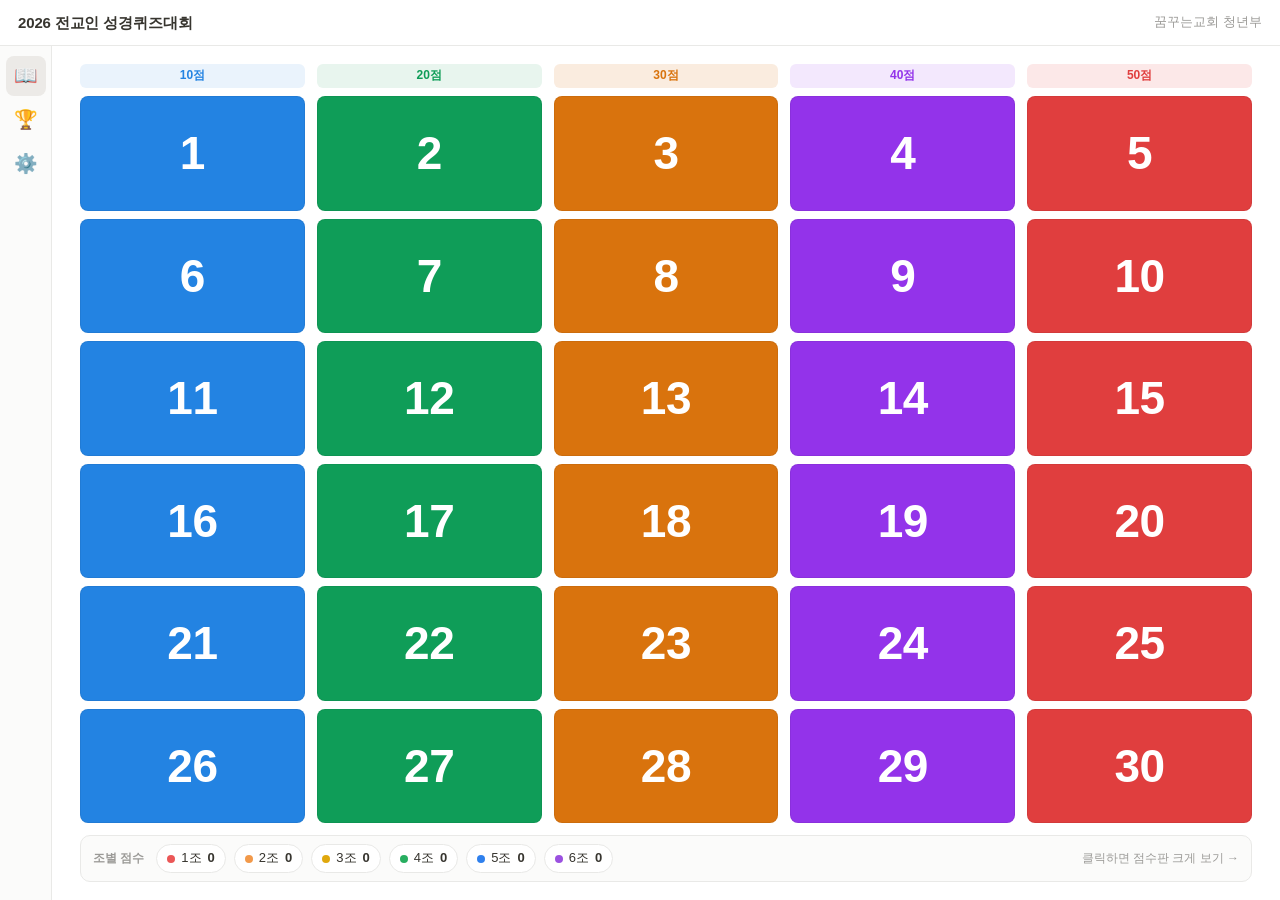
==== commit 02fc67c0: "타이머를 문항 화면 상단(이전/다음 버튼 자리)으로 옮기고 크게 표시, 이전/다음 버튼 삭제 Co-Authored-By: Claude Opus 5 <noreply@anthropic" ====
--- a/index.html
+++ b/index.html
@@ -9,7 +9,7 @@
 <body>
 <div class="topbar">
   <div class="left">2026 전교인 성경퀴즈대회</div>
-  <div class="right">꿈꾸는교회 청년부<span class="timer" id="timer"></span></div>
+  <div class="right">꿈꾸는교회 청년부</div>
 </div>
 <div class="shell">
   <nav class="sidebar" id="sidebar"></nav>
--- a/quiz.css
+++ b/quiz.css
@@ -37,12 +37,12 @@
     position:sticky;top:0;background:var(--bg);z-index:50;
   }
   .topbar .left{font-weight:700;font-size:15px;letter-spacing:-.01em}
-  .topbar .right{font-size:13px;color:var(--text-muted);display:flex;align-items:center}
-  .timer{display:flex;align-items:center;gap:4px;margin-left:16px}
-  .timer-disp{font-size:24px;font-weight:800;font-variant-numeric:tabular-nums;color:var(--text);letter-spacing:.01em;min-width:3.2em;text-align:right}
+  .topbar .right{font-size:13px;color:var(--text-muted)}
+  .timer{display:flex;align-items:center;gap:8px;margin-left:auto}
+  .timer-disp{font-size:clamp(36px,5vw,64px);line-height:1;font-weight:800;font-variant-numeric:tabular-nums;color:var(--text);letter-spacing:.01em}
   .timer.idle .timer-disp{color:var(--text-muted)}
   .timer.warn .timer-disp{color:#e03e3e}
-  .timer .tbtn{border:1px solid var(--border);background:var(--bg);border-radius:6px;width:30px;height:30px;font-size:13px;color:var(--text);padding:0}
+  .timer .tbtn{border:1px solid var(--border);background:var(--bg);border-radius:8px;width:44px;height:44px;font-size:18px;color:var(--text);padding:0}
   .timer .tbtn:hover{background:var(--hover)}
 
   /* ---------- shell ---------- */
@@ -120,12 +120,6 @@
   .q-top{display:flex;align-items:center;justify-content:space-between;margin-bottom:4px;flex-shrink:0}
   .q-back{font-size:15px;font-weight:700;color:#fff;background:var(--text);text-decoration:none;padding:8px 16px;border-radius:8px;box-shadow:var(--shadow)}
   .q-back:hover{opacity:.85}
-  .q-nav{display:flex;gap:6px}
-  .q-nav a,.q-nav span{
-    font-size:13px;padding:3px 10px;border:1px solid var(--border);border-radius:6px;text-decoration:none;color:var(--text)
-  }
-  .q-nav a:hover{background:var(--hover)}
-  .q-nav .disabled{opacity:.4;pointer-events:none}
 
 
   .q-meta{display:flex;gap:6px;align-items:center;margin-bottom:8px;flex-wrap:wrap;flex-shrink:0}
@@ -368,4 +362,4 @@
 
   body.projection #sidebar, body.projection #app, body.projection #overlay{pointer-events:none}
   body.projection #app .connect-item, body.projection #app .connect-reset{pointer-events:auto}
-  body.projection #sidebar, body.projection .q-top, body.projection .answer-row, body.projection .kbd-hint, body.projection .slide-nav{display:none}
+  body.projection #sidebar, body.projection .q-back, body.projection .answer-row, body.projection .kbd-hint, body.projection .slide-nav{display:none}
